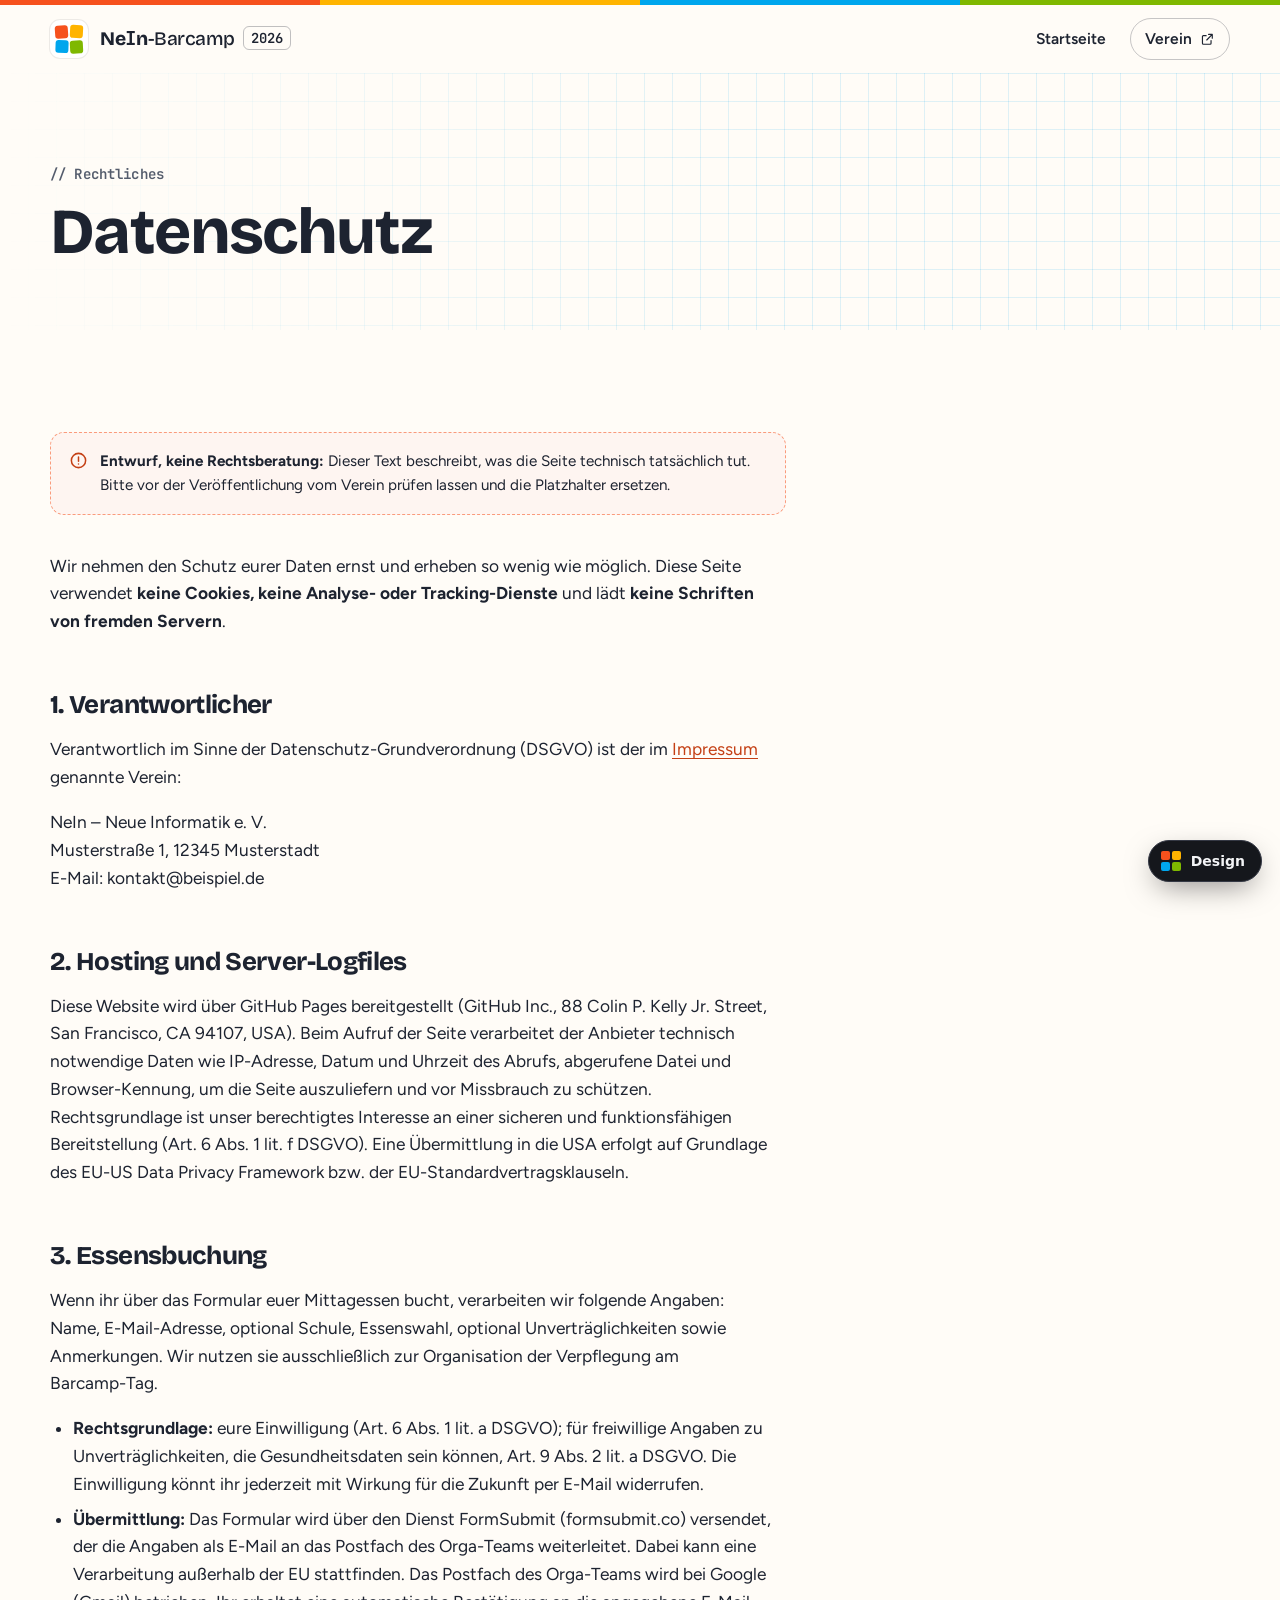
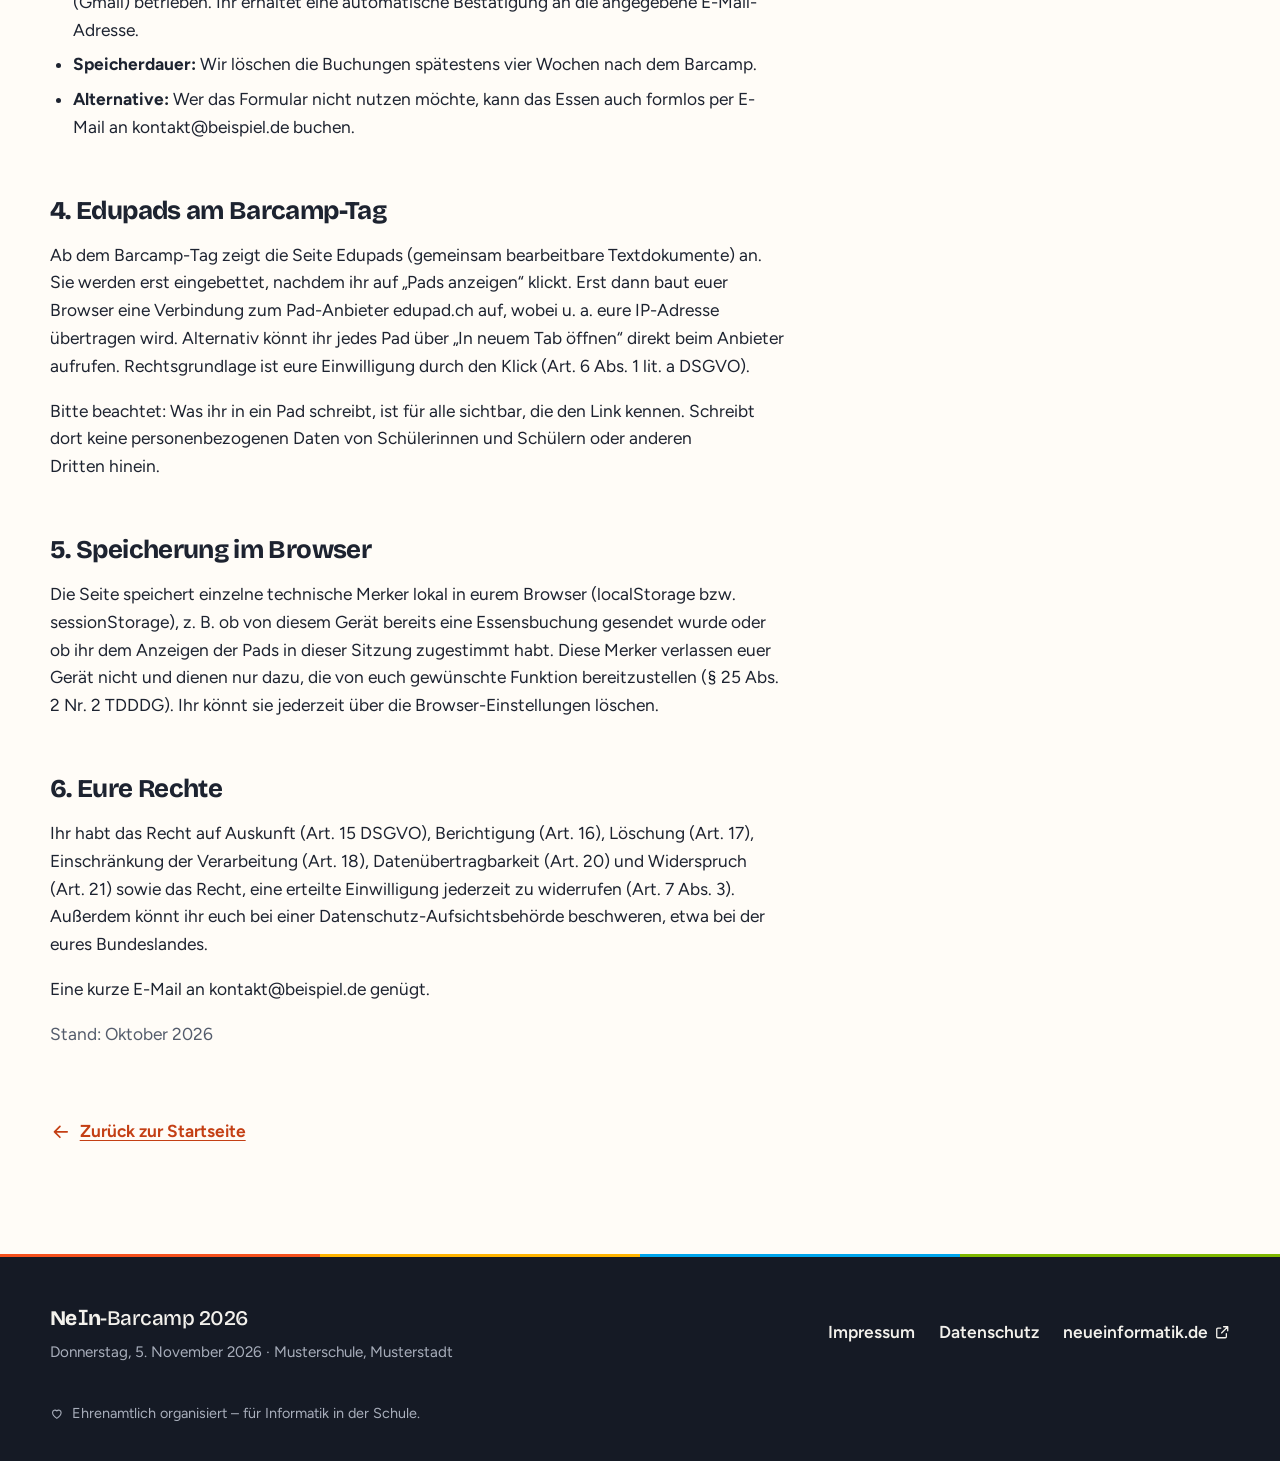
==== datenschutz.html @ 08e5d915 "Barcamp-Website mit Design-Werkstatt, Essensbuchung, Sessionplan und Edupads - Startseite mit Rahmen" ====
<!doctype html>
<html lang="de" data-palette="1" data-font="werkstatt">
<head>
  <meta charset="utf-8">
  <meta name="viewport" content="width=device-width, initial-scale=1">
  <title>Datenschutz · NeIn-Barcamp 2026</title>
  <meta name="robots" content="noindex">
  <link rel="icon" href="assets/img/favicon.svg" type="image/svg+xml">
  <link rel="stylesheet" href="assets/css/fonts.css">
  <link rel="stylesheet" href="assets/css/themes.css">
  <link rel="stylesheet" href="assets/css/style.css">
  <script src="assets/js/config.js"></script>
  <script src="assets/js/theme-init.js"></script>
  <script src="assets/js/main.js" defer></script>
  <script src="assets/js/design-panel.js" defer></script>
</head>
<body>
  <a class="skip-link" href="#main">Zum Inhalt springen</a>

  <svg class="sprite" aria-hidden="true" focusable="false">
    <symbol id="i-arrow" viewBox="0 0 24 24"><path d="M5 12h14M13 6l6 6-6 6"/></symbol>
    <symbol id="i-external" viewBox="0 0 24 24"><path d="M14 4h6v6M20 4l-9 9"/><path d="M18 14v4.5a1.5 1.5 0 0 1-1.5 1.5h-11A1.5 1.5 0 0 1 4 18.5v-11A1.5 1.5 0 0 1 5.5 6H10"/></symbol>
    <symbol id="i-alert" viewBox="0 0 24 24"><circle cx="12" cy="12" r="9"/><path d="M12 7.5v5.5M12 16.5v.01"/></symbol>
    <symbol id="i-heart" viewBox="0 0 24 24"><path d="M12 20s-7.5-4.6-7.5-10.2A4.3 4.3 0 0 1 12 7a4.3 4.3 0 0 1 7.5 2.8C19.5 15.4 12 20 12 20z"/></symbol>
  </svg>

  <div class="stripe" aria-hidden="true"><span></span><span></span><span></span><span></span></div>

  <header class="site-header" id="header">
    <div class="container site-header__inner">
      <a class="brand" href="index.html" aria-label="NeIn-Barcamp 2026 – zur Startseite">
        <svg class="brand__mark" viewBox="0 0 32 32" aria-hidden="true">
          <rect class="m1" x="2" y="2.5" width="13" height="13" rx="3" transform="rotate(-4 8.5 9)"/>
          <rect class="m2" x="17" y="2" width="13" height="13" rx="3" transform="rotate(3 23.5 8.5)"/>
          <rect class="m3" x="2.5" y="17" width="13" height="13" rx="3" transform="rotate(2 9 23.5)"/>
          <rect class="m4" x="17" y="17.5" width="13" height="13" rx="3" transform="rotate(-3 23.5 24)"/>
        </svg>
        <span class="brand__text"><strong>Ne<span class="ibeam">I</span>n</strong>-Barcamp <span class="brand__year">2026</span></span>
      </a>
      <nav class="site-nav site-nav--simple" aria-label="Hauptnavigation">
        <ul>
          <li><a href="index.html">Startseite</a></li>
          <li><a class="nav-ext" href="https://neueinformatik.de/" rel="noopener">Verein <svg class="icon icon--sm" aria-hidden="true"><use href="#i-external"/></svg></a></li>
        </ul>
      </nav>
    </div>
  </header>

  <main id="main">
    <section class="page-hero" aria-labelledby="page-title">
      <div class="container">
        <p class="eyebrow">// Rechtliches</p>
        <h1 id="page-title">Datenschutz</h1>
      </div>
    </section>

    <section class="section">
      <div class="container">
        <div class="prose">
          <div class="notice design-only">
            <svg class="icon" aria-hidden="true"><use href="#i-alert"/></svg>
            <p><strong>Entwurf, keine Rechtsberatung:</strong> Dieser Text beschreibt, was die Seite technisch tatsächlich tut. Bitte vor der Veröffentlichung vom Verein prüfen lassen und die Platzhalter ersetzen.</p>
          </div>

          <p>Wir nehmen den Schutz eurer Daten ernst und erheben so wenig wie möglich. Diese Seite verwendet <strong>keine Cookies, keine Analyse- oder Tracking-Dienste</strong> und lädt <strong>keine Schriften von fremden Servern</strong>.</p>

          <h2>1. Verantwortlicher</h2>
          <p>Verantwortlich im Sinne der Datenschutz-Grundverordnung (DSGVO) ist der im <a href="impressum.html">Impressum</a> genannte Verein:</p>
          <address>
            <span class="ph">NeIn – Neue Informatik e.&nbsp;V.</span><br>
            <span class="ph">Musterstraße 1, 12345 Musterstadt</span><br>
            E-Mail: <span class="ph">kontakt@beispiel.de</span>
          </address>

          <h2>2. Hosting und Server-Logfiles</h2>
          <p>Diese Website wird über <span class="ph">GitHub Pages</span> bereitgestellt (GitHub Inc., 88 Colin P. Kelly Jr. Street, San Francisco, CA 94107, USA). Beim Aufruf der Seite verarbeitet der Anbieter technisch notwendige Daten wie IP-Adresse, Datum und Uhrzeit des Abrufs, abgerufene Datei und Browser-Kennung, um die Seite auszuliefern und vor Missbrauch zu schützen. Rechtsgrundlage ist unser berechtigtes Interesse an einer sicheren und funktionsfähigen Bereitstellung (Art. 6 Abs. 1 lit. f DSGVO). Eine Übermittlung in die USA erfolgt auf Grundlage des EU-US Data Privacy Framework bzw. der EU-Standardvertragsklauseln.</p>

          <h2>3. Essensbuchung</h2>
          <p>Wenn ihr über das Formular euer Mittagessen bucht, verarbeiten wir folgende Angaben: Name, E-Mail-Adresse, optional Schule, Essenswahl, optional Unverträglichkeiten sowie Anmerkungen. Wir nutzen sie ausschließlich zur Organisation der Verpflegung am Barcamp-Tag.</p>
          <ul>
            <li><strong>Rechtsgrundlage:</strong> eure Einwilligung (Art. 6 Abs. 1 lit. a DSGVO); für freiwillige Angaben zu Unverträglichkeiten, die Gesundheitsdaten sein können, Art. 9 Abs. 2 lit. a DSGVO. Die Einwilligung könnt ihr jederzeit mit Wirkung für die Zukunft per E-Mail widerrufen.</li>
            <li><strong>Übermittlung:</strong> Das Formular wird über den Dienst <span class="ph">FormSubmit (formsubmit.co)</span> versendet, der die Angaben als E-Mail an das Postfach des Orga-Teams weiterleitet. Dabei kann eine Verarbeitung außerhalb der EU stattfinden. Das Postfach des Orga-Teams wird bei <span class="ph">Google (Gmail)</span> betrieben. Ihr erhaltet eine automatische Bestätigung an die angegebene E-Mail-Adresse.</li>
            <li><strong>Speicherdauer:</strong> Wir löschen die Buchungen spätestens <span class="ph">vier Wochen</span> nach dem Barcamp.</li>
            <li><strong>Alternative:</strong> Wer das Formular nicht nutzen möchte, kann das Essen auch formlos per E-Mail an <span class="ph">kontakt@beispiel.de</span> buchen.</li>
          </ul>

          <h2>4. Edupads am Barcamp-Tag</h2>
          <p>Ab dem Barcamp-Tag zeigt die Seite Edupads (gemeinsam bearbeitbare Textdokumente) an. Sie werden erst eingebettet, nachdem ihr auf „Pads anzeigen“ klickt. Erst dann baut euer Browser eine Verbindung zum Pad-Anbieter <span class="ph">edupad.ch</span> auf, wobei u. a. eure IP-Adresse übertragen wird. Alternativ könnt ihr jedes Pad über „In neuem Tab öffnen“ direkt beim Anbieter aufrufen. Rechtsgrundlage ist eure Einwilligung durch den Klick (Art. 6 Abs. 1 lit. a DSGVO).</p>
          <p>Bitte beachtet: Was ihr in ein Pad schreibt, ist für alle sichtbar, die den Link kennen. Schreibt dort keine personenbezogenen Daten von Schülerinnen und Schülern oder anderen Dritten hinein.</p>

          <h2>5. Speicherung im Browser</h2>
          <p>Die Seite speichert einzelne technische Merker lokal in eurem Browser (localStorage bzw. sessionStorage), z. B. ob von diesem Gerät bereits eine Essensbuchung gesendet wurde oder ob ihr dem Anzeigen der Pads in dieser Sitzung zugestimmt habt. Diese Merker verlassen euer Gerät nicht und dienen nur dazu, die von euch gewünschte Funktion bereitzustellen (§ 25 Abs. 2 Nr. 2 TDDDG). Ihr könnt sie jederzeit über die Browser-Einstellungen löschen.</p>

          <h2>6. Eure Rechte</h2>
          <p>Ihr habt das Recht auf Auskunft (Art. 15 DSGVO), Berichtigung (Art. 16), Löschung (Art. 17), Einschränkung der Verarbeitung (Art. 18), Datenübertragbarkeit (Art. 20) und Widerspruch (Art. 21) sowie das Recht, eine erteilte Einwilligung jederzeit zu widerrufen (Art. 7 Abs. 3). Außerdem könnt ihr euch bei einer Datenschutz-Aufsichtsbehörde beschweren, etwa bei der eures Bundeslandes.</p>
          <p>Eine kurze E-Mail an <span class="ph">kontakt@beispiel.de</span> genügt.</p>

          <p class="muted">Stand: Oktober 2026</p>

          <a class="back-link" href="index.html"><svg class="icon" aria-hidden="true"><use href="#i-arrow"/></svg>Zurück zur Startseite</a>
        </div>
      </div>
    </section>
  </main>

  <footer class="site-footer">
    <div class="stripe stripe--thin" aria-hidden="true"><span></span><span></span><span></span><span></span></div>
    <div class="container site-footer__inner">
      <div>
        <p class="brand__text brand__text--footer"><strong>Ne<span class="ibeam">I</span>n</strong>-Barcamp 2026</p>
        <p class="site-footer__meta">Donnerstag, 5. November 2026 · <span class="ph">Musterschule, Musterstadt</span></p>
      </div>
      <nav class="site-footer__nav" aria-label="Rechtliches und Verein">
        <a href="impressum.html">Impressum</a>
        <a href="datenschutz.html" aria-current="page">Datenschutz</a>
        <a href="https://neueinformatik.de/" rel="noopener">neueinformatik.de <svg class="icon icon--sm" aria-hidden="true"><use href="#i-external"/></svg></a>
      </nav>
    </div>
    <div class="container site-footer__love">
      <svg class="icon icon--sm" aria-hidden="true"><use href="#i-heart"/></svg> Ehrenamtlich organisiert – für Informatik in der Schule.
    </div>
  </footer>
</body>
</html>
---- assets/css/fonts.css ----
/* ==========================================================================
   Schriften – lokal eingebunden (keine Verbindung zu Google Fonts o. Ä.)
   Der Browser lädt nur die Dateien, die von der aktiven Kombination
   tatsächlich benutzt werden. Lizenzen: assets/fonts/LICENSES.txt
   ========================================================================== */

@font-face {
  font-family: "Bricolage Grotesque";
  src: url("../fonts/bricolage-grotesque-latin-wght-normal.woff2") format("woff2");
  font-weight: 200 800;
  font-style: normal;
  font-display: swap;
}
@font-face {
  font-family: "Figtree";
  src: url("../fonts/figtree-latin-wght-normal.woff2") format("woff2");
  font-weight: 300 900;
  font-style: normal;
  font-display: swap;
}
@font-face {
  font-family: "Figtree";
  src: url("../fonts/figtree-latin-wght-italic.woff2") format("woff2");
  font-weight: 300 900;
  font-style: italic;
  font-display: swap;
}
@font-face {
  font-family: "JetBrains Mono";
  src: url("../fonts/jetbrains-mono-latin-wght-normal.woff2") format("woff2");
  font-weight: 100 800;
  font-style: normal;
  font-display: swap;
}
@font-face {
  font-family: "Space Grotesk";
  src: url("../fonts/space-grotesk-latin-wght-normal.woff2") format("woff2");
  font-weight: 300 700;
  font-style: normal;
  font-display: swap;
}
@font-face {
  font-family: "Inter";
  src: url("../fonts/inter-latin-wght-normal.woff2") format("woff2");
  font-weight: 100 900;
  font-style: normal;
  font-display: swap;
}
@font-face {
  font-family: "Inter";
  src: url("../fonts/inter-latin-wght-italic.woff2") format("woff2");
  font-weight: 100 900;
  font-style: italic;
  font-display: swap;
}
@font-face {
  font-family: "Space Mono";
  src: url("../fonts/space-mono-latin-400-normal.woff2") format("woff2");
  font-weight: 400;
  font-style: normal;
  font-display: swap;
}
@font-face {
  font-family: "Space Mono";
  src: url("../fonts/space-mono-latin-700-normal.woff2") format("woff2");
  font-weight: 700;
  font-style: normal;
  font-display: swap;
}
@font-face {
  font-family: "Lexend";
  src: url("../fonts/lexend-latin-wght-normal.woff2") format("woff2");
  font-weight: 100 900;
  font-style: normal;
  font-display: swap;
}
@font-face {
  font-family: "Red Hat Mono";
  src: url("../fonts/red-hat-mono-latin-wght-normal.woff2") format("woff2");
  font-weight: 300 700;
  font-style: normal;
  font-display: swap;
}
@font-face {
  font-family: "Atkinson Hyperlegible Next";
  src: url("../fonts/atkinson-hyperlegible-next-latin-wght-normal.woff2") format("woff2");
  font-weight: 200 800;
  font-style: normal;
  font-display: swap;
}
@font-face {
  font-family: "Atkinson Hyperlegible Next";
  src: url("../fonts/atkinson-hyperlegible-next-latin-wght-italic.woff2") format("woff2");
  font-weight: 200 800;
  font-style: italic;
  font-display: swap;
}
@font-face {
  font-family: "Atkinson Hyperlegible Mono";
  src: url("../fonts/atkinson-hyperlegible-mono-latin-wght-normal.woff2") format("woff2");
  font-weight: 200 800;
  font-style: normal;
  font-display: swap;
}
@font-face {
  font-family: "Fraunces";
  src: url("../fonts/fraunces-latin-full-normal.woff2") format("woff2");
  font-weight: 100 900;
  font-style: normal;
  font-display: swap;
}
@font-face {
  font-family: "Source Sans 3";
  src: url("../fonts/source-sans-3-latin-wght-normal.woff2") format("woff2");
  font-weight: 200 900;
  font-style: normal;
  font-display: swap;
}
@font-face {
  font-family: "Source Sans 3";
  src: url("../fonts/source-sans-3-latin-wght-italic.woff2") format("woff2");
  font-weight: 200 900;
  font-style: italic;
  font-display: swap;
}
@font-face {
  font-family: "IBM Plex Sans";
  src: url("../fonts/ibm-plex-sans-latin-wght-normal.woff2") format("woff2");
  font-weight: 100 700;
  font-style: normal;
  font-display: swap;
}
@font-face {
  font-family: "IBM Plex Sans";
  src: url("../fonts/ibm-plex-sans-latin-wght-italic.woff2") format("woff2");
  font-weight: 100 700;
  font-style: italic;
  font-display: swap;
}
@font-face {
  font-family: "IBM Plex Mono";
  src: url("../fonts/ibm-plex-mono-latin-400-normal.woff2") format("woff2");
  font-weight: 400;
  font-style: normal;
  font-display: swap;
}
@font-face {
  font-family: "IBM Plex Mono";
  src: url("../fonts/ibm-plex-mono-latin-600-normal.woff2") format("woff2");
  font-weight: 600;
  font-style: normal;
  font-display: swap;
}
@font-face {
  font-family: "Recursive";
  src: url("../fonts/recursive-latin-full-normal.woff2") format("woff2");
  font-weight: 300 1000;
  font-style: oblique 0deg 15deg;
  font-display: swap;
}

/* ==========================================================================
   Schriftkombinationen
   --font-head / --font-body / --font-mono   Überschrift, Fließtext, Akzente
   --head-weight, --head-tracking, --head-lh  Feinschliff je Überschriftenschrift
   --*-fvs                                    font-variation-settings (Achsen)
   --body-scale                               optischer Größenausgleich
   ========================================================================== */

:root {
  --fallback-sans: system-ui, -apple-system, "Segoe UI", Roboto, "Helvetica Neue", Arial, sans-serif;
  --fallback-serif: Georgia, "Times New Roman", serif;
  --fallback-mono: ui-monospace, "SFMono-Regular", Menlo, Consolas, monospace;
}

/* 1 · Werkstatt – lebendig, modern, freundlich */
:root,
[data-font="werkstatt"] {
  --font-head: "Bricolage Grotesque", var(--fallback-sans);
  --font-body: "Figtree", var(--fallback-sans);
  --font-mono: "JetBrains Mono", var(--fallback-mono);
  --head-weight: 750;
  --head-tracking: -0.025em;
  --head-lh: 1.04;
  --head-fvs: normal;
  --body-fvs: normal;
  --mono-fvs: normal;
  --body-scale: 1.02;
}

/* 2 · Informatik – technisch, klar, mit Retro-Mono */
[data-font="informatik"] {
  --font-head: "Space Grotesk", var(--fallback-sans);
  --font-body: "Inter", var(--fallback-sans);
  --font-mono: "Space Mono", var(--fallback-mono);
  --head-weight: 700;
  --head-tracking: -0.035em;
  --head-lh: 1.02;
  --head-fvs: normal;
  --body-fvs: normal;
  --mono-fvs: normal;
  --body-scale: 0.98;
}

/* 3 · Lesefreundlich – Lexend wurde für flüssiges Lesen entwickelt */
[data-font="lesefreundlich"] {
  --font-head: "Lexend", var(--fallback-sans);
  --font-body: "Lexend", var(--fallback-sans);
  --font-mono: "Red Hat Mono", var(--fallback-mono);
  --head-weight: 650;
  --head-tracking: -0.03em;
  --head-lh: 1.08;
  --head-fvs: normal;
  --body-fvs: normal;
  --mono-fvs: normal;
  --body-scale: 0.95;
}

/* 4 · Barrierearm – Atkinson Hyperlegible (Braille Institute) */
[data-font="barrierearm"] {
  --font-head: "Atkinson Hyperlegible Next", var(--fallback-sans);
  --font-body: "Atkinson Hyperlegible Next", var(--fallback-sans);
  --font-mono: "Atkinson Hyperlegible Mono", var(--fallback-mono);
  --head-weight: 760;
  --head-tracking: -0.02em;
  --head-lh: 1.06;
  --head-fvs: normal;
  --body-fvs: normal;
  --mono-fvs: normal;
  --body-scale: 1.03;
}

/* 5 · Editorial – warme Serif-Überschriften, ruhiger Fließtext */
[data-font="editorial"] {
  --font-head: "Fraunces", var(--fallback-serif);
  --font-body: "Source Sans 3", var(--fallback-sans);
  --font-mono: "IBM Plex Mono", var(--fallback-mono);
  --head-weight: 620;
  --head-tracking: -0.02em;
  --head-lh: 1.05;
  --head-fvs: "SOFT" 60, "WONK" 0;
  --body-fvs: normal;
  --mono-fvs: normal;
  --body-scale: 1.06;
}

/* 6 · Sachlich – IBM Plex, nüchtern und institutionell */
[data-font="sachlich"] {
  --font-head: "IBM Plex Sans", var(--fallback-sans);
  --font-body: "IBM Plex Sans", var(--fallback-sans);
  --font-mono: "IBM Plex Mono", var(--fallback-mono);
  --head-weight: 650;
  --head-tracking: -0.025em;
  --head-lh: 1.06;
  --head-fvs: normal;
  --body-fvs: normal;
  --mono-fvs: normal;
  --body-scale: 1;
}

/* 7 · Code-Charme – Recursive: verspielt in Überschriften, ruhig im Text, Mono für Akzente */
[data-font="code"] {
  --font-head: "Recursive", var(--fallback-sans);
  --font-body: "Recursive", var(--fallback-sans);
  --font-mono: "Recursive", var(--fallback-mono);
  --head-weight: 800;
  --head-tracking: -0.025em;
  --head-lh: 1.05;
  --head-fvs: "CASL" 1, "MONO" 0, "CRSV" 0.5;
  --body-fvs: "CASL" 0, "MONO" 0;
  --mono-fvs: "CASL" 0, "MONO" 1;
  --body-scale: 0.98;
}
---- assets/css/themes.css ----
/* ==========================================================================
   Farbpaletten
   --------------------------------------------------------------------------
   Jede Palette übersetzt die vier Rohfarben (--p1 … --p4) in feste Rollen.
   Die Seite benutzt ausschließlich die Rollen, nie die Rohfarben direkt
   (Ausnahme: Deko wie der Farbstreifen oder die Haftnotizen im Titelbild).

   Rollen
     --bg / --bg-alt / --surface   Seitenhintergrund, Wechselhintergrund, Karten
     --ink / --ink-muted / --line  Text, Nebentext, Linien
     --brand / --on-brand          Hauptfarbe (Buttons, Tabellenkopf) + Text darauf
     --brand-ink                   Hauptfarbe als Textfarbe (Links, Labels)
     --accent / --on-accent        Zweitfarbe (Markierungen, Haftnotiz) + Text darauf
     --hero-*                      Kopfbereich
     --band-*                      Vereins-Band (--band-cta-ink: Text auf --band-accent)
     --footer-*                    Fußzeile
     --on-p1 … --on-p4             Kontrastfarbe auf der jeweiligen Rohfarbe
     --focus / --live              Fokusrahmen, „Live“-Punkt

   Alle Text/Hintergrund-Paare sind auf WCAG AA (≥ 4,5 : 1) geprüft –
   siehe tools/check-contrast.mjs.
   ========================================================================== */

/* 1 · Buntstift ------------------------------------------------------------ */
:root,
[data-palette="1"] {
  --p1: #f6511d; --p2: #ffb400; --p3: #00a6ed; --p4: #7fb800;
  --on-p1: #1d2330; --on-p2: #1d2330; --on-p3: #1d2330; --on-p4: #1d2330;

  --bg: #fffcf7;
  --bg-alt: #fff4e6;
  --surface: #ffffff;
  --ink: #1d2330;
  --ink-muted: #545c6c;
  --line: #ecdfcc;

  --brand: #f6511d;
  --on-brand: #1d2330;
  --brand-ink: #c43f14;
  --accent: #ffb400;
  --on-accent: #1d2330;

  --hero-bg: #fffcf7;
  --hero-ink: #1d2330;
  --hero-muted: #545c6c;
  --hero-accent: #ffb400;
  --hero-grid: rgba(0, 166, 237, 0.13);
  --hero-cta-bg: #f6511d;
  --hero-cta-ink: #1d2330;
  --hero-focus: #0076ad;

  --art-bg: #ffffff;

  --band-bg: #1d2330;
  --band-ink: #fffcf7;
  --band-muted: #c8ccd6;
  --band-accent: #ffb400;
  --band-cta-ink: #1d2330;

  --footer-bg: #151a25;
  --footer-ink: #f3f1ec;
  --footer-muted: #a8aebb;

  --focus: #0076ad;
  --live: #f6511d;
}

/* 2 · Pflaume & Senf ------------------------------------------------------- */
[data-palette="2"] {
  --p1: #5c415d; --p2: #694966; --p3: #74526c; --p4: #dbd053;
  --on-p1: #ffffff; --on-p2: #ffffff; --on-p3: #ffffff; --on-p4: #2a1d2b;

  --bg: #fcfafb;
  --bg-alt: #f4eef3;
  --surface: #ffffff;
  --ink: #2a1d2b;
  --ink-muted: #615263;
  --line: #e6dbe4;

  --brand: #5c415d;
  --on-brand: #ffffff;
  --brand-ink: #5c415d;
  --accent: #dbd053;
  --on-accent: #2a1d2b;

  --hero-bg: #5c415d;
  --hero-ink: #ffffff;
  --hero-muted: #eadfe8;
  --hero-accent: #dbd053;
  --hero-grid: rgba(255, 255, 255, 0.07);
  --hero-cta-bg: #dbd053;
  --hero-cta-ink: #2a1d2b;
  --hero-focus: #dbd053;

  --art-bg: #fcfafb;

  --band-bg: #694966;
  --band-ink: #ffffff;
  --band-muted: #eee4ec;
  --band-accent: #dbd053;
  --band-cta-ink: #2a1d2b;

  --footer-bg: #2a1d2b;
  --footer-ink: #f4eef3;
  --footer-muted: #bfaebc;

  --focus: #5c415d;
  --live: #dbd053;
}

/* 3 · Pop ------------------------------------------------------------------ */
[data-palette="3"] {
  --p1: #ff6666; --p2: #ccff66; --p3: #5d2e8c; --p4: #2ec4b6;
  --on-p1: #1f1430; --on-p2: #1f1430; --on-p3: #ffffff; --on-p4: #1f1430;

  --bg: #fcfbff;
  --bg-alt: #f3effa;
  --surface: #ffffff;
  --ink: #1f1430;
  --ink-muted: #594d6a;
  --line: #e4dcef;

  --brand: #5d2e8c;
  --on-brand: #ffffff;
  --brand-ink: #5d2e8c;
  --accent: #2ec4b6;
  --on-accent: #1f1430;

  --hero-bg: #5d2e8c;
  --hero-ink: #ffffff;
  --hero-muted: #e9defa;
  --hero-accent: #ccff66;
  --hero-grid: rgba(255, 255, 255, 0.08);
  --hero-cta-bg: #ccff66;
  --hero-cta-ink: #1f1430;
  --hero-focus: #ccff66;

  --art-bg: #fcfbff;

  --band-bg: #2ec4b6;
  --band-ink: #1f1430;
  --band-muted: #2a1f3d;
  --band-accent: #5d2e8c;
  --band-cta-ink: #ffffff;

  --footer-bg: #1f1430;
  --footer-ink: #f3effa;
  --footer-muted: #b6a9c8;

  --focus: #5d2e8c;
  --live: #ff6666;
}

/* 4 · Schulgarten ---------------------------------------------------------- */
[data-palette="4"] {
  --p1: #51cb20; --p2: #76b041; --p3: #639a88; --p4: #3a5683;
  --on-p1: #17233a; --on-p2: #17233a; --on-p3: #17233a; --on-p4: #ffffff;

  --bg: #f9fbf7;
  --bg-alt: #eef5ea;
  --surface: #ffffff;
  --ink: #17233a;
  --ink-muted: #4c5866;
  --line: #d9e5d3;

  --brand: #3a5683;
  --on-brand: #ffffff;
  --brand-ink: #3a5683;
  --accent: #51cb20;
  --on-accent: #17233a;

  --hero-bg: #eef5ea;
  --hero-ink: #17233a;
  --hero-muted: #4a5664;
  --hero-accent: #51cb20;
  --hero-grid: rgba(58, 86, 131, 0.10);
  --hero-cta-bg: #3a5683;
  --hero-cta-ink: #ffffff;
  --hero-focus: #3a5683;

  --art-bg: #ffffff;

  --band-bg: #3a5683;
  --band-ink: #ffffff;
  --band-muted: #dbe4f1;
  --band-accent: #51cb20;
  --band-cta-ink: #17233a;

  --footer-bg: #17233a;
  --footer-ink: #eef5ea;
  --footer-muted: #a9b6c4;

  --focus: #3a5683;
  --live: #51cb20;
}

/* 5 · Abendrot ------------------------------------------------------------- */
[data-palette="5"] {
  --p1: #e09f7d; --p2: #ef5d60; --p3: #ec4067; --p4: #a01a7d;
  --on-p1: #2b1426; --on-p2: #2b1426; --on-p3: #2b1426; --on-p4: #ffffff;

  --bg: #fffaf7;
  --bg-alt: #fcefe7;
  --surface: #ffffff;
  --ink: #2b1426;
  --ink-muted: #69515f;
  --line: #f1dccf;

  --brand: #a01a7d;
  --on-brand: #ffffff;
  --brand-ink: #a01a7d;
  --accent: #e09f7d;
  --on-accent: #2b1426;

  --hero-bg: #fcefe7;
  --hero-ink: #2b1426;
  --hero-muted: #634b59;
  --hero-accent: #e09f7d;
  --hero-grid: rgba(160, 26, 125, 0.08);
  --hero-cta-bg: #a01a7d;
  --hero-cta-ink: #ffffff;
  --hero-focus: #a01a7d;

  --art-bg: #fffaf7;

  --band-bg: #a01a7d;
  --band-ink: #ffffff;
  --band-muted: #f7deef;
  --band-accent: #e09f7d;
  --band-cta-ink: #2b1426;

  --footer-bg: #2b1426;
  --footer-ink: #fcefe7;
  --footer-muted: #c8b0be;

  --focus: #a01a7d;
  --live: #ec4067;
}

/* 6 · Anthrazit & Gold ----------------------------------------------------- */
[data-palette="6"] {
  --p1: #363636; --p2: #242f40; --p3: #cca43b; --p4: #e5e5e5;
  --on-p1: #ffffff; --on-p2: #ffffff; --on-p3: #242f40; --on-p4: #242f40;

  --bg: #f6f6f4;
  --bg-alt: #ebebe8;
  --surface: #ffffff;
  --ink: #242f40;
  --ink-muted: #525a66;
  --line: #dadad5;

  --brand: #242f40;
  --on-brand: #ffffff;
  --brand-ink: #7f6214;
  --accent: #cca43b;
  --on-accent: #242f40;

  --hero-bg: #242f40;
  --hero-ink: #f6f6f4;
  --hero-muted: #c9ced6;
  --hero-accent: #cca43b;
  --hero-grid: rgba(229, 229, 229, 0.06);
  --hero-cta-bg: #cca43b;
  --hero-cta-ink: #242f40;
  --hero-focus: #cca43b;

  --art-bg: #f6f6f4;

  --band-bg: #363636;
  --band-ink: #f6f6f4;
  --band-muted: #d0d0d0;
  --band-accent: #cca43b;
  --band-cta-ink: #242f40;

  --footer-bg: #1b2331;
  --footer-ink: #e5e5e5;
  --footer-muted: #a6adb8;

  --focus: #242f40;
  --live: #cca43b;
}

/* 7 · Bordeaux & Kupfer ---------------------------------------------------- */
[data-palette="7"] {
  --p1: #321325; --p2: #5f0f40; --p3: #9a031e; --p4: #cb793a;
  --on-p1: #ffffff; --on-p2: #ffffff; --on-p3: #ffffff; --on-p4: #321325;

  --bg: #fcf8f4;
  --bg-alt: #f5ece4;
  --surface: #ffffff;
  --ink: #321325;
  --ink-muted: #65515b;
  --line: #ebdcd0;

  --brand: #9a031e;
  --on-brand: #ffffff;
  --brand-ink: #9a031e;
  --accent: #cb793a;
  --on-accent: #321325;

  --hero-bg: #321325;
  --hero-ink: #fcf4ec;
  --hero-muted: #ddc9d0;
  --hero-accent: #cb793a;
  --hero-grid: rgba(252, 244, 236, 0.06);
  --hero-cta-bg: #cb793a;
  --hero-cta-ink: #321325;
  --hero-focus: #cb793a;

  --art-bg: #fcf8f4;

  --band-bg: #5f0f40;
  --band-ink: #ffffff;
  --band-muted: #efd6e3;
  --band-accent: #cb793a;
  --band-cta-ink: #321325;

  --footer-bg: #26101c;
  --footer-ink: #f5ece4;
  --footer-muted: #bea7b2;

  --focus: #9a031e;
  --live: #cb793a;
}
---- assets/css/style.css ----
/* ==========================================================================
   NeIn-Barcamp – Layout & Komponenten
   Farben: themes.css · Schriften: fonts.css
   ========================================================================== */

:root {
  --container: 1180px;
  --gutter: clamp(16px, 4vw, 32px);
  --radius: 14px;
  --radius-lg: 22px;
  --header-h: 68px;
  --error: #b42318;
  --error-bg: #fdecea;
  --success: #146c2e;
  --success-bg: #e7f6ea;
  --shadow-sm: 0 1px 2px color-mix(in srgb, var(--ink) 8%, transparent);
  --shadow: 0 1px 2px color-mix(in srgb, var(--ink) 6%, transparent),
            0 12px 32px -12px color-mix(in srgb, var(--ink) 22%, transparent);
  --shadow-lg: 0 2px 4px color-mix(in srgb, var(--ink) 6%, transparent),
               0 28px 60px -24px color-mix(in srgb, var(--ink) 38%, transparent);
  color-scheme: light;
}

/* ---------------------------------------------------------------- Basis */

*,
*::before,
*::after { box-sizing: border-box; }

html {
  scroll-behavior: smooth;
  scroll-padding-top: calc(var(--header-h) + 16px);
  -webkit-text-size-adjust: 100%;
  text-size-adjust: 100%;
}

body {
  margin: 0;
  background: var(--bg);
  color: var(--ink);
  font-family: var(--font-body);
  font-variation-settings: var(--body-fvs);
  font-size: calc(1.0625rem * var(--body-scale));
  line-height: 1.6;
  -webkit-font-smoothing: antialiased;
  -moz-osx-font-smoothing: grayscale;
  text-rendering: optimizeLegibility;
  overflow-x: hidden;
}

h1, h2, h3, h4 {
  font-family: var(--font-head);
  font-variation-settings: var(--head-fvs);
  font-weight: var(--head-weight);
  letter-spacing: var(--head-tracking);
  line-height: var(--head-lh);
  text-wrap: balance;
}

p { text-wrap: pretty; }

img, svg { display: block; max-width: 100%; }

a {
  color: var(--brand-ink);
  text-decoration-thickness: 0.08em;
  text-underline-offset: 0.18em;
}
a:hover { text-decoration-thickness: 0.14em; }

code, kbd, time, .mono {
  font-family: var(--font-mono);
  font-variation-settings: var(--mono-fvs);
}
code {
  font-size: 0.9em;
  padding: 0.1em 0.35em;
  border-radius: 6px;
  background: color-mix(in srgb, var(--ink) 7%, transparent);
}

:focus-visible {
  outline: 3px solid var(--focus);
  outline-offset: 3px;
  border-radius: 6px;
}

[hidden] { display: none !important; }

.container {
  width: 100%;
  max-width: calc(var(--container) + 2 * var(--gutter));
  margin-inline: auto;
  padding-inline: var(--gutter);
}

.visually-hidden {
  position: absolute !important;
  width: 1px; height: 1px;
  margin: -1px; padding: 0;
  overflow: hidden;
  clip: rect(0 0 0 0);
  white-space: nowrap;
  border: 0;
}

.skip-link {
  position: absolute;
  left: 16px; top: -100px;
  z-index: 2000;
  padding: 12px 18px;
  border-radius: 10px;
  background: var(--ink);
  color: var(--bg);
  font-weight: 700;
}
.skip-link:focus { top: 16px; }

.sprite { display: none; }

.icon {
  width: 1.25em;
  height: 1.25em;
  flex: none;
  fill: none;
  stroke: currentColor;
  stroke-width: 1.9;
  stroke-linecap: round;
  stroke-linejoin: round;
}
.icon--sm { width: 0.95em; height: 0.95em; }
.icon--lg { width: 2rem; height: 2rem; }

.muted { color: var(--ink-muted); }

/* Vierfarbiger Streifen – das wiederkehrende Palettenmotiv */
.stripe { display: flex; height: 5px; }
.stripe span { flex: 1; }
.stripe span:nth-child(1) { background: var(--p1); }
.stripe span:nth-child(2) { background: var(--p2); }
.stripe span:nth-child(3) { background: var(--p3); }
.stripe span:nth-child(4) { background: var(--p4); }
.stripe--thin { height: 3px; }

/* ---------------------------------------------------------------- Buttons */

.btn {
  --btn-shadow: color-mix(in srgb, var(--ink) 45%, transparent);
  display: inline-flex;
  align-items: center;
  justify-content: center;
  gap: 0.55em;
  padding: 0.85em 1.45em;
  border: 2px solid transparent;
  border-radius: 999px;
  font: inherit;
  font-size: 1rem;
  font-weight: 700;
  line-height: 1.2;
  text-decoration: none;
  cursor: pointer;
  transition: transform 0.15s ease, box-shadow 0.15s ease, background-color 0.15s ease, border-color 0.15s ease;
}
.btn:hover { transform: translateY(-2px); box-shadow: 0 10px 22px -10px var(--btn-shadow); }
.btn:active { transform: translateY(0); box-shadow: none; }
.btn .icon { width: 1.1em; height: 1.1em; }

.btn--primary { background: var(--brand); color: var(--on-brand); }
.btn--ghost {
  background: transparent;
  color: var(--ink);
  border-color: color-mix(in srgb, var(--ink) 22%, transparent);
}
.btn--ghost:hover { border-color: var(--ink); box-shadow: none; }
.btn--hero { background: var(--hero-cta-bg); color: var(--hero-cta-ink); }
.btn--hero-ghost {
  background: transparent;
  color: var(--hero-ink);
  border-color: color-mix(in srgb, var(--hero-ink) 35%, transparent);
}
.btn--hero-ghost:hover { border-color: var(--hero-ink); box-shadow: none; }
.btn--band { background: var(--band-accent); color: var(--band-cta-ink); }
.btn--sm { padding: 0.55em 1em; font-size: 0.9rem; }
.btn--block { width: 100%; }
.btn[disabled] { cursor: progress; opacity: 0.8; transform: none; box-shadow: none; }

/* ---------------------------------------------------------------- Header */

.site-header {
  position: sticky;
  top: 0;
  z-index: 100;
  background: color-mix(in srgb, var(--hero-bg) 92%, transparent);
  color: var(--hero-ink);
  -webkit-backdrop-filter: saturate(1.4) blur(12px);
  backdrop-filter: saturate(1.4) blur(12px);
  transition: box-shadow 0.2s ease;
}
.site-header.is-scrolled { box-shadow: 0 1px 0 color-mix(in srgb, var(--hero-ink) 12%, transparent); }
.site-header :focus-visible { outline-color: var(--hero-focus); }

.site-header__inner {
  display: flex;
  align-items: center;
  justify-content: space-between;
  gap: 24px;
  min-height: var(--header-h);
}

.brand {
  display: inline-flex;
  align-items: center;
  gap: 12px;
  color: inherit;
  text-decoration: none;
}
.brand__mark {
  width: 38px;
  height: 38px;
  flex: none;
  padding: 3px;
  border-radius: 10px;
  background: var(--art-bg);
  box-shadow: 0 0 0 1px color-mix(in srgb, var(--ink) 8%, transparent);
}
.brand__mark .m1 { fill: var(--p1); }
.brand__mark .m2 { fill: var(--p2); }
.brand__mark .m3 { fill: var(--p3); }
.brand__mark .m4 { fill: var(--p4); }
.brand__text {
  font-family: var(--font-head);
  font-variation-settings: var(--head-fvs);
  font-size: 1.2rem;
  font-weight: 500;
  letter-spacing: var(--head-tracking);
  white-space: nowrap;
}
.brand__text strong { font-weight: var(--head-weight); }
.brand__year {
  font-family: var(--font-mono);
  font-variation-settings: var(--mono-fvs);
  font-size: 0.72em;
  font-weight: 600;
  letter-spacing: 0;
  margin-left: 4px;
  padding: 2px 7px;
  border-radius: 6px;
  border: 1.5px solid color-mix(in srgb, var(--hero-ink) 28%, transparent);
  vertical-align: 0.12em;
}

.site-nav ul {
  display: flex;
  align-items: center;
  gap: 4px;
  margin: 0;
  padding: 0;
  list-style: none;
}
.site-nav a {
  display: inline-flex;
  align-items: center;
  gap: 8px;
  padding: 8px 14px;
  border-radius: 999px;
  color: var(--hero-ink);
  font-weight: 600;
  font-size: 0.97rem;
  text-decoration: none;
  transition: background-color 0.15s ease;
}
.site-nav a:hover,
.site-nav a[aria-current="true"] { background: color-mix(in srgb, var(--hero-ink) 9%, transparent); }
.site-nav .nav-ext { border: 1.5px solid color-mix(in srgb, var(--hero-ink) 25%, transparent); margin-left: 6px; }
.site-nav .nav-live {
  background: color-mix(in srgb, var(--hero-ink) 9%, transparent);
  font-family: var(--font-mono);
  font-variation-settings: var(--mono-fvs);
  font-size: 0.85rem;
  text-transform: uppercase;
  letter-spacing: 0.06em;
}

.nav-toggle {
  display: none;
  align-items: center;
  justify-content: center;
  width: 44px;
  height: 44px;
  padding: 0;
  border: 1.5px solid color-mix(in srgb, var(--hero-ink) 25%, transparent);
  border-radius: 12px;
  background: transparent;
  color: var(--hero-ink);
  cursor: pointer;
}

@media (max-width: 900px) {
  .nav-toggle { display: inline-flex; }
  .site-nav {
    position: absolute;
    top: 100%;
    left: 0;
    right: 0;
    display: none;
    padding: 8px var(--gutter) 20px;
    background: var(--hero-bg);
    box-shadow: 0 18px 30px -18px color-mix(in srgb, var(--ink) 50%, transparent);
  }
  .site-nav.is-open { display: block; }
  .site-nav ul { flex-direction: column; align-items: stretch; gap: 2px; }
  .site-nav a { padding: 12px 14px; border-radius: 12px; }
  .site-nav .nav-ext { margin: 8px 0 0; justify-content: center; }

  /* Unterseiten: nur zwei Links, kein Menü-Knopf nötig */
  .site-nav--simple { position: static; display: block; padding: 0; background: none; box-shadow: none; }
  .site-nav--simple ul { flex-direction: row; gap: 4px; }
  .site-nav--simple a { padding: 8px 12px; }
  .site-nav--simple .nav-ext { margin: 0; }
}

/* ---------------------------------------------------------------- Live-Punkt */

.live-dot {
  position: relative;
  width: 9px;
  height: 9px;
  border-radius: 50%;
  background: var(--live);
  flex: none;
}
.live-dot::after {
  content: "";
  position: absolute;
  inset: -4px;
  border-radius: 50%;
  border: 2px solid var(--live);
  opacity: 0;
  animation: live-ping 1.8s ease-out infinite;
}
@keyframes live-ping {
  0% { transform: scale(0.5); opacity: 0.9; }
  100% { transform: scale(1.6); opacity: 0; }
}

.live-pill {
  display: inline-flex;
  align-items: center;
  gap: 9px;
  padding: 5px 13px 5px 11px;
  border-radius: 999px;
  background: var(--ink);
  color: var(--bg);
  font-size: 0.8rem;
  letter-spacing: 0.1em;
  text-transform: uppercase;
}

/* ---------------------------------------------------------------- Hero */

.hero {
  position: relative;
  isolation: isolate;
  overflow: hidden;
  background: var(--hero-bg);
  color: var(--hero-ink);
  padding-block: clamp(40px, 6vw, 88px) clamp(64px, 8vw, 120px);
}
/* Karopapier */
.hero::before {
  content: "";
  position: absolute;
  inset: 0;
  z-index: -1;
  background-image:
    linear-gradient(var(--hero-grid) 1px, transparent 1px),
    linear-gradient(90deg, var(--hero-grid) 1px, transparent 1px);
  background-size: 28px 28px;
  background-position: -1px -1px;
  -webkit-mask-image: radial-gradient(ellipse 80% 90% at 70% 40%, #000 30%, transparent 85%);
  mask-image: radial-gradient(ellipse 80% 90% at 70% 40%, #000 30%, transparent 85%);
}
.hero :focus-visible { outline-color: var(--hero-focus); }

.hero__grid {
  display: grid;
  grid-template-columns: minmax(0, 1.08fr) minmax(0, 0.92fr);
  align-items: center;
  gap: clamp(40px, 6vw, 88px);
}

.hero__kicker {
  display: flex;
  flex-wrap: wrap;
  align-items: center;
  gap: 10px 14px;
  margin: 0 0 22px;
}
.chip {
  display: inline-flex;
  align-items: center;
  gap: 8px;
  padding: 5px 13px;
  border-radius: 999px;
  font-size: 0.88rem;
  font-weight: 650;
}
.chip--hero { border: 1.5px solid color-mix(in srgb, var(--hero-ink) 28%, transparent); }
.countdown {
  font-family: var(--font-mono);
  font-variation-settings: var(--mono-fvs);
  font-size: 0.88rem;
  font-weight: 600;
  color: var(--hero-muted);
}
.countdown strong { color: var(--hero-ink); }

.hero__text { container-type: inline-size; }
.hero__title {
  margin: 0 0 24px;
  font-size: clamp(2.5rem, 1.2rem + 4.6vw, 5.2rem);
  font-size: min(5.2rem, 13.2cqi);
}
.hero__title-main { display: block; white-space: nowrap; }
.hero__title-year {
  display: block;
  margin-top: 0.3em;
  font-family: var(--font-mono);
  font-variation-settings: var(--mono-fvs);
  font-size: 0.34em;
  font-weight: 500;
  letter-spacing: 0.02em;
  color: var(--hero-muted);
}
.hero__title-year::before { content: "/* "; opacity: 0.6; }
.hero__title-year::after { content: " */"; opacity: 0.6; }

/* Das große I in „NeIn“ – in Groteskschriften sieht es sonst aus wie ein kleines l
   („Neln“). Die Mono-Variante hat Serifen und erinnert an einen Text-Cursor. */
.ibeam {
  font-family: var(--font-mono);
  font-variation-settings: var(--mono-fvs);
  font-weight: 700;
  letter-spacing: -0.04em;
  margin-inline: -0.02em 0.01em;
}

/* Textmarker */
.marker {
  position: relative;
  z-index: 0;
  display: inline-block;
  margin-left: 0.07em;
  padding-inline: 0.06em;
  color: var(--ink);
}
.marker::before {
  content: "";
  position: absolute;
  z-index: -1;
  inset: 0.14em -0.1em 0.02em 0.01em;
  border-radius: 0.1em 0.18em 0.12em 0.2em;
  background: var(--hero-accent);
  transform: rotate(-1.6deg);
}

.hero__lead {
  max-width: 36em;
  margin: 0 0 28px;
  color: var(--hero-muted);
  font-size: clamp(1.08rem, 1rem + 0.35vw, 1.25rem);
  line-height: 1.6;
}

.hero__meta {
  display: flex;
  flex-wrap: wrap;
  gap: 10px 24px;
  margin: 0 0 34px;
  padding: 0;
  list-style: none;
}
.hero__meta li { display: flex; align-items: center; gap: 9px; font-weight: 500; }
.hero__meta .icon { opacity: 0.85; }

.hero__actions { display: flex; flex-wrap: wrap; gap: 12px; }

.hero__media { position: relative; margin: 0; }
.hero__media::before {
  content: "";
  position: absolute;
  inset: 7% -5% -7% 9%;
  border-radius: 28px;
  background: var(--hero-accent);
  transform: rotate(3deg);
}
.hero__media::after {
  content: "";
  position: absolute;
  left: -22px;
  top: -22px;
  width: 92px;
  height: 92px;
  background-image: radial-gradient(color-mix(in srgb, var(--hero-ink) 40%, transparent) 2px, transparent 2.5px);
  background-size: 14px 14px;
  opacity: 0.7;
}
.hero__frame {
  position: relative;
  z-index: 1;
  aspect-ratio: 4 / 3;
  overflow: hidden;
  border-radius: 24px;
  background: var(--art-bg);
  box-shadow: var(--shadow-lg);
  transform: rotate(-1.2deg);
}
.hero__art, .hero__photo {
  position: absolute;
  inset: 0;
  width: 100%;
  height: 100%;
}
.hero__photo { object-fit: cover; }

/* Illustration */
.art-bg { fill: var(--art-bg); }
.art-grid { stroke: color-mix(in srgb, var(--ink) 7%, transparent); stroke-width: 1; }
.art-tags rect { fill: color-mix(in srgb, var(--ink) 8%, var(--art-bg)); }
.art-tag-lines path { fill: none; stroke: color-mix(in srgb, var(--ink) 32%, transparent); stroke-width: 5; stroke-linecap: round; }
.art-empty rect { fill: none; stroke: color-mix(in srgb, var(--ink) 22%, transparent); stroke-width: 2; stroke-dasharray: 7 7; }
.note .sq { fill: none; stroke-width: 6; stroke-linecap: round; }
.note.n1 rect { fill: var(--p1); }
.note.n2 rect { fill: var(--p2); }
.note.n3 rect { fill: var(--p3); }
.note.n4 rect { fill: var(--p4); }
.note.n1 .sq { stroke: color-mix(in srgb, var(--on-p1) 45%, var(--p1)); }
.note.n2 .sq { stroke: color-mix(in srgb, var(--on-p2) 45%, var(--p2)); }
.note.n3 .sq { stroke: color-mix(in srgb, var(--on-p3) 45%, var(--p3)); }
.note.n4 .sq { stroke: color-mix(in srgb, var(--on-p4) 45%, var(--p4)); }
.art-float { animation: float 6s ease-in-out infinite; transform-box: fill-box; transform-origin: center; }
@keyframes float {
  0%, 100% { transform: translate(0, 0); }
  50% { transform: translate(-6px, -8px); }
}

/* Hinweise nur im Design-Modus */
.design-note { display: none; }
.design-mode .design-note {
  display: block;
  background: var(--hero-bg);
  position: relative;
  z-index: 1;
  margin-top: 26px;
  padding: 10px 14px;
  border-radius: 10px;
  border: 1.5px dashed color-mix(in srgb, var(--hero-ink) 35%, transparent);
  color: var(--hero-muted);
  font-size: 0.85rem;
  line-height: 1.45;
}
.design-note code { background: color-mix(in srgb, var(--hero-ink) 12%, transparent); }

.design-only { display: none !important; }
.design-mode .design-only { display: flex !important; }

/* Platzhalter markieren (Schalter im Design-Panel) */
.show-ph .ph {
  outline: 2px dashed #d6247b;
  outline-offset: 2px;
  border-radius: 3px;
  background-color: rgba(214, 36, 123, 0.12);
}

@media (max-width: 900px) {
  .hero__grid { grid-template-columns: 1fr; }
  .hero__media { max-width: 560px; width: 100%; margin-inline: auto; }
}

/* Am Barcamp-Tag: kompakter Kopfbereich, Sessionplan rückt nach oben */
[data-phase="live"] .hero { padding-block: clamp(28px, 4vw, 48px) clamp(32px, 4vw, 56px); }
[data-phase="live"] .hero__grid { grid-template-columns: 1fr; }
[data-phase="live"] .hero__media,
[data-phase="live"] .hero__lead { display: none; }
[data-phase="live"] .hero__title { font-size: min(3.8rem, 11cqi); margin-bottom: 18px; }
[data-phase="live"] .hero__meta { margin-bottom: 24px; }

/* ---------------------------------------------------------------- Abschnitte */

.section { padding-block: clamp(64px, 8vw, 120px); }
.section--alt { background: var(--bg-alt); }

.section-head { max-width: 46rem; margin-bottom: clamp(32px, 4vw, 56px); }

.eyebrow {
  display: flex;
  flex-wrap: wrap;
  align-items: center;
  gap: 10px;
  margin: 0 0 14px;
  font-family: var(--font-mono);
  font-variation-settings: var(--mono-fvs);
  font-size: 0.88rem;
  font-weight: 600;
  letter-spacing: 0.01em;
  color: var(--brand-ink);
}

.section-title {
  margin: 0 0 18px;
  font-size: clamp(2rem, 1.35rem + 2.7vw, 3.3rem);
}
.section-lead {
  max-width: 40em;
  margin: 0 0 18px;
  color: var(--ink-muted);
  font-size: clamp(1.08rem, 1rem + 0.3vw, 1.22rem);
}

.split {
  display: grid;
  grid-template-columns: minmax(0, 1fr) minmax(0, 1fr);
  gap: clamp(40px, 6vw, 88px);
  align-items: start;
}
.split--form { grid-template-columns: minmax(0, 0.9fr) minmax(0, 1.1fr); }
.split__text > p:not(.eyebrow):not(.section-lead) { max-width: 36em; }

@media (max-width: 900px) {
  .split, .split--form { grid-template-columns: 1fr; }
}

/* ---------------------------------------------------------------- Fakten */

.facts {
  display: grid;
  grid-template-columns: repeat(3, minmax(0, 1fr));
  gap: 20px;
}
@media (max-width: 980px) { .facts { grid-template-columns: repeat(2, minmax(0, 1fr)); } }
@media (max-width: 620px) { .facts { grid-template-columns: 1fr; } }

.fact {
  position: relative;
  padding: 28px 28px 30px;
  border: 1px solid var(--line);
  border-radius: var(--radius-lg);
  background: var(--surface);
  box-shadow: var(--shadow-sm);
  transition: transform 0.2s ease, box-shadow 0.2s ease;
}
.fact:hover { transform: translateY(-3px); box-shadow: var(--shadow); }
.fact__icon {
  display: grid;
  place-items: center;
  width: 50px;
  height: 50px;
  margin-bottom: 22px;
  border-radius: 14px;
  transform: rotate(-4deg);
}
.fact:nth-child(4n + 1) .fact__icon { background: var(--p1); color: var(--on-p1); }
.fact:nth-child(4n + 2) .fact__icon { background: var(--p2); color: var(--on-p2); transform: rotate(3deg); }
.fact:nth-child(4n + 3) .fact__icon { background: var(--p3); color: var(--on-p3); }
.fact:nth-child(4n + 4) .fact__icon { background: var(--p4); color: var(--on-p4); transform: rotate(4deg); }
.fact__icon .icon { width: 24px; height: 24px; }

.fact__label {
  margin: 0 0 6px;
  font-family: var(--font-mono);
  font-variation-settings: var(--mono-fvs);
  font-size: 0.8rem;
  font-weight: 600;
  letter-spacing: 0.08em;
  line-height: 1.4;
  text-transform: uppercase;
  color: var(--ink-muted);
}
.fact__value {
  margin: 0 0 8px;
  font-family: var(--font-head);
  font-variation-settings: var(--head-fvs);
  font-weight: var(--head-weight);
  font-size: 1.3rem;
  letter-spacing: var(--head-tracking);
  line-height: 1.25;
}
.fact__text { margin: 0; color: var(--ink-muted); font-size: 0.98rem; }

/* ---------------------------------------------------------------- Barcamp-Prinzipien */

.tags {
  display: flex;
  flex-wrap: wrap;
  gap: 10px;
  margin: 28px 0 0;
  padding: 0;
  list-style: none;
}
.tags li {
  display: inline-flex;
  align-items: center;
  gap: 8px;
  padding: 7px 15px;
  border: 1.5px solid var(--line);
  border-radius: 999px;
  background: var(--surface);
  font-size: 0.93rem;
  font-weight: 600;
}
.tags li::before {
  content: "";
  width: 9px;
  height: 9px;
  border-radius: 3px;
  background: var(--p1);
}
.tags li:nth-child(4n + 2)::before { background: var(--p2); }
.tags li:nth-child(4n + 3)::before { background: var(--p3); }
.tags li:nth-child(4n + 4)::before { background: var(--p4); }

.principles {
  display: grid;
  grid-template-columns: repeat(2, minmax(0, 1fr));
  gap: 18px;
  margin: 0;
  padding: 0;
  list-style: none;
}
@media (max-width: 560px) { .principles { grid-template-columns: 1fr; } }

.principle {
  position: relative;
  padding: 26px 24px 26px;
  border: 1px solid var(--line);
  border-top: 6px solid var(--p1);
  border-radius: var(--radius-lg);
  background: var(--surface);
  box-shadow: var(--shadow-sm);
}
.principle:nth-child(2) { border-top-color: var(--p2); }
.principle:nth-child(3) { border-top-color: var(--p3); }
.principle:nth-child(4) { border-top-color: var(--p4); }
.principle__no {
  position: absolute;
  top: 20px;
  right: 22px;
  font-family: var(--font-mono);
  font-variation-settings: var(--mono-fvs);
  font-size: 0.85rem;
  font-weight: 600;
  color: var(--ink-muted);
}
.principle__icon { width: 30px; height: 30px; margin-bottom: 18px; color: var(--brand-ink); }
.principle h3 { margin: 0 0 8px; font-size: 1.22rem; }
.principle p { margin: 0; color: var(--ink-muted); font-size: 0.98rem; }

/* ---------------------------------------------------------------- Ablauf */

.schedule {
  display: grid;
  grid-template-columns: minmax(0, 1.45fr) minmax(260px, 1fr);
  gap: clamp(40px, 6vw, 80px);
  align-items: start;
}
@media (max-width: 900px) { .schedule { grid-template-columns: 1fr; } }

.timeline {
  --time-w: 4.4rem;
  --gap: 34px;
  --line-x: calc(var(--time-w) + var(--gap) / 2);
  margin: 0;
  padding: 0;
  list-style: none;
}
.timeline__item {
  position: relative;
  display: grid;
  grid-template-columns: var(--time-w) minmax(0, 1fr);
  column-gap: var(--gap);
  padding-bottom: 14px;
}
.timeline__item::before {
  content: "";
  position: absolute;
  left: calc(var(--line-x) - 1px);
  top: 0.9rem;
  bottom: -0.9rem;
  width: 2px;
  background: var(--line);
}
.timeline__item:last-child::before { display: none; }
.timeline__item::after {
  content: "";
  position: absolute;
  left: calc(var(--line-x) - 7px);
  top: 0.5rem;
  width: 14px;
  height: 14px;
  border-radius: 50%;
  background: var(--bg);
  border: 3px solid color-mix(in srgb, var(--ink) 30%, var(--bg));
}
.timeline__item time {
  padding-top: 0.15rem;
  text-align: right;
  font-size: 0.95rem;
  font-weight: 600;
  color: var(--ink-muted);
}
.timeline__item > div { padding: 0 0 10px; }
.timeline__item h3 { margin: 0; font-size: 1.15rem; line-height: 1.35; }
.timeline__item p { margin: 4px 0 0; color: var(--ink-muted); font-size: 0.98rem; }

.timeline__item--key::after { background: var(--brand); border-color: var(--brand); }
.timeline__item--key h3 { font-size: 1.28rem; }
.timeline__item--break::after { background: var(--accent); border-color: var(--accent); }
.timeline__item--session > div {
  margin-bottom: 4px;
  padding: 10px 16px 12px;
  border: 1px solid var(--line);
  border-left: 5px solid var(--p3);
  border-radius: 12px;
  background: var(--surface);
}
.timeline__item--session:nth-of-type(odd) > div { border-left-color: var(--p1); }
.timeline__item--session::after { top: 1.05rem; background: var(--surface); }
.timeline__item--session time { padding-top: 0.7rem; }

/* Haftnotiz */
.sticky-note {
  position: sticky;
  top: calc(var(--header-h) + 32px);
  padding: 34px 30px 30px;
  border-radius: 6px 6px 6px 28px;
  background: var(--accent);
  color: var(--on-accent);
  box-shadow: var(--shadow-lg);
  transform: rotate(1.6deg);
}
.sticky-note::before {
  content: "";
  position: absolute;
  top: -14px;
  left: 50%;
  width: 110px;
  height: 28px;
  margin-left: -55px;
  background: color-mix(in srgb, var(--surface) 60%, transparent);
  box-shadow: 0 1px 2px color-mix(in srgb, var(--ink) 12%, transparent);
  transform: rotate(-3deg);
}
.sticky-note__label {
  margin: 0 0 8px;
  font-family: var(--font-mono);
  font-variation-settings: var(--mono-fvs);
  font-size: 0.82rem;
  font-weight: 700;
  letter-spacing: 0.06em;
  text-transform: uppercase;
}
.sticky-note h3 { margin: 0 0 18px; font-size: 1.45rem; }
.sticky-note ol { margin: 0 0 16px; padding-left: 1.3em; }
.sticky-note li { margin-bottom: 6px; }
.sticky-note p:last-child { margin: 0; font-weight: 600; }
@media (max-width: 900px) { .sticky-note { position: relative; top: 0; max-width: 520px; } }

/* ---------------------------------------------------------------- Essen */

.info-list { margin: 28px 0 22px; }
.info-list > div {
  display: grid;
  grid-template-columns: 9.5rem minmax(0, 1fr);
  gap: 16px;
  padding: 14px 0;
  border-bottom: 1px solid var(--line);
}
.info-list > div:first-child { border-top: 1px solid var(--line); }
.info-list dt {
  padding-top: 0.15em;
  font-family: var(--font-mono);
  font-variation-settings: var(--mono-fvs);
  font-size: 0.8rem;
  font-weight: 600;
  letter-spacing: 0.06em;
  text-transform: uppercase;
  color: var(--ink-muted);
}
.info-list dd { margin: 0; font-weight: 600; }
@media (max-width: 480px) {
  .info-list > div { grid-template-columns: 1fr; gap: 2px; }
}

.form-card {
  position: relative;
  padding: clamp(24px, 4vw, 40px);
  border: 1px solid var(--line);
  border-radius: 24px;
  background: var(--surface);
  box-shadow: var(--shadow);
}

.form { display: grid; gap: 20px; }
.field { display: grid; gap: 7px; margin: 0; padding: 0; border: 0; min-width: 0; }
.field label,
.field legend { font-weight: 650; font-size: 0.98rem; }
.field legend { padding: 0; margin-bottom: 7px; }
.req { color: var(--brand-ink); }
.optional { font-weight: 400; color: var(--ink-muted); }
.field__hint { margin: 0; font-size: 0.88rem; color: var(--ink-muted); }
.field__error { margin: 0; font-size: 0.88rem; font-weight: 600; color: var(--error); }
.field__error:empty { display: none; }

.form input[type="text"],
.form input[type="email"],
.form textarea {
  width: 100%;
  padding: 12px 14px;
  border: 1.5px solid color-mix(in srgb, var(--ink) 38%, var(--surface));
  border-radius: 12px;
  background: var(--surface);
  color: var(--ink);
  font: inherit;
  font-size: 1rem;
  transition: border-color 0.15s ease, box-shadow 0.15s ease;
}
.form textarea { resize: vertical; min-height: 92px; }
.form input::placeholder,
.form textarea::placeholder { color: color-mix(in srgb, var(--ink-muted) 80%, transparent); }
.form input:focus,
.form textarea:focus {
  outline: none;
  border-color: var(--focus);
  box-shadow: 0 0 0 3px color-mix(in srgb, var(--focus) 25%, transparent);
}
.form [aria-invalid="true"] { border-color: var(--error) !important; }

.choice__options { display: grid; grid-template-columns: repeat(3, minmax(0, 1fr)); gap: 10px; }
@media (max-width: 480px) { .choice__options { grid-template-columns: 1fr; } }
.choice__option {
  display: flex;
  align-items: center;
  gap: 10px;
  padding: 12px 14px;
  border: 1.5px solid color-mix(in srgb, var(--ink) 22%, var(--surface));
  border-radius: 12px;
  font-weight: 600;
  cursor: pointer;
  transition: border-color 0.15s ease, background-color 0.15s ease;
}
.choice__option:hover { border-color: color-mix(in srgb, var(--ink) 45%, var(--surface)); }
.choice__option:has(input:checked) {
  border-color: var(--brand);
  background: color-mix(in srgb, var(--brand) 9%, var(--surface));
}
.choice__option:has(input:focus-visible) { outline: 3px solid var(--focus); outline-offset: 2px; }
.choice__option input { width: 18px; height: 18px; margin: 0; accent-color: var(--brand); }
.choice[aria-invalid="true"] .choice__option { border-color: var(--error); }

.field--check { grid-template-columns: 22px minmax(0, 1fr); align-items: start; column-gap: 12px; }
.field--check input { width: 20px; height: 20px; margin: 2px 0 0; accent-color: var(--brand); }
.field--check label { font-weight: 400; font-size: 0.94rem; line-height: 1.5; }
.field--check .field__error { grid-column: 2; }

.form__status:empty { display: none; }
.form__status,
.form__note {
  display: flex;
  gap: 10px;
  align-items: flex-start;
  margin: 0;
  padding: 12px 14px;
  border-radius: 12px;
  font-size: 0.94rem;
  line-height: 1.45;
}
.form__status .icon,
.form__note .icon { margin-top: 1px; }
.form__status.is-error { background: var(--error-bg); color: var(--error); }
.form__note--info { background: color-mix(in srgb, var(--brand) 8%, var(--surface)); color: var(--ink); }
.form__fineprint { margin: -8px 0 0; font-size: 0.85rem; color: var(--ink-muted); text-align: center; }

.spinner {
  display: none;
  width: 1.1em;
  height: 1.1em;
  border-radius: 50%;
  border: 2.5px solid currentColor;
  border-right-color: transparent;
  animation: spin 0.7s linear infinite;
}
.is-loading .spinner { display: inline-block; }
@keyframes spin { to { transform: rotate(360deg); } }

.form-done,
.form-closed { text-align: center; padding: 24px 8px; }
.form-done:focus { outline: none; }
.form-done h3,
.form-closed h3 { margin: 18px 0 10px; font-size: 1.6rem; }
.form-done p,
.form-closed p { margin: 0 auto 22px; max-width: 30em; color: var(--ink-muted); }
.form-done__icon {
  display: inline-grid;
  place-items: center;
  width: 72px;
  height: 72px;
  border-radius: 50%;
  background: var(--accent);
  color: var(--on-accent);
}
.form-done__icon--muted { background: var(--bg-alt); color: var(--ink-muted); }

/* ---------------------------------------------------------------- Vereins-Band */

.band {
  position: relative;
  overflow: hidden;
  background: var(--band-bg);
  color: var(--band-ink);
  padding-block: clamp(56px, 7vw, 96px);
}
.band :focus-visible { outline-color: var(--band-ink); }
.band::after {
  content: "";
  position: absolute;
  right: -60px;
  bottom: -70px;
  width: 260px;
  height: 260px;
  border-radius: 36px;
  border: 2px solid color-mix(in srgb, var(--band-ink) 18%, transparent);
  transform: rotate(14deg);
  pointer-events: none;
}
.band__inner {
  position: relative;
  z-index: 1;
  display: flex;
  flex-wrap: wrap;
  align-items: center;
  justify-content: space-between;
  gap: 32px 56px;
}
.band__inner > div { max-width: 44rem; }
.eyebrow--band { color: var(--band-muted); }
.band__title { margin: 0 0 18px; font-size: clamp(1.8rem, 1.3rem + 2vw, 2.8rem); }
.band__text { margin: 0; color: var(--band-muted); font-size: 1.08rem; }
.band__text strong { color: var(--band-ink); }

/* ---------------------------------------------------------------- Footer */

.site-footer { background: var(--footer-bg); color: var(--footer-ink); }
.site-footer :focus-visible { outline-color: var(--footer-ink); }
.site-footer__inner {
  display: flex;
  flex-wrap: wrap;
  align-items: center;
  justify-content: space-between;
  gap: 24px;
  padding-block: 44px 20px;
}
.brand__text--footer { margin: 0 0 4px; font-size: 1.3rem; }
.site-footer__meta { margin: 0; color: var(--footer-muted); font-size: 0.95rem; }
.site-footer__nav { display: flex; flex-wrap: wrap; gap: 6px 24px; }
.site-footer__nav a {
  display: inline-flex;
  align-items: center;
  gap: 6px;
  color: var(--footer-ink);
  font-weight: 600;
  text-decoration: none;
}
.site-footer__nav a:hover { text-decoration: underline; }
.site-footer__love {
  display: flex;
  align-items: center;
  gap: 8px;
  padding-block: 18px 36px;
  color: var(--footer-muted);
  font-size: 0.9rem;
}

/* ---------------------------------------------------------------- Live: Sessionplan */

.live { border-bottom: 1px solid var(--line); padding-top: clamp(40px, 5vw, 72px); }
.live__head {
  display: flex;
  flex-wrap: wrap;
  align-items: flex-end;
  justify-content: space-between;
  gap: 20px 32px;
  margin-bottom: 28px;
}
.live__head .section-lead { margin-bottom: 0; }
.live__tools { display: flex; flex-wrap: wrap; align-items: center; gap: 10px; }
.live__updated {
  font-family: var(--font-mono);
  font-variation-settings: var(--mono-fvs);
  font-size: 0.82rem;
  color: var(--ink-muted);
}

.board {
  position: relative;
  padding: clamp(10px, 1.6vw, 20px);
  border: 1px solid var(--line);
  border-radius: 22px;
  background: var(--surface);
  box-shadow: var(--shadow);
}
.board.is-updated { animation: board-flash 1.2s ease; }
@keyframes board-flash {
  0% { box-shadow: 0 0 0 4px var(--accent), var(--shadow); }
  100% { box-shadow: 0 0 0 0 transparent, var(--shadow); }
}
.board__present-head { display: none; }
.board__status { margin: 0; padding: 32px 16px; text-align: center; color: var(--ink-muted); }
.board__status--error { color: var(--error); }
.board__hint { margin: 12px 4px 0; font-size: 0.9rem; color: var(--ink-muted); }

/* Gerenderter Markdown-Inhalt */
.md > :first-child { margin-top: 0; }
.md > :last-child { margin-bottom: 0; }
.md h1, .md h2, .md h3, .md h4 { margin: 1.4em 0 0.5em; }
.md h1 { font-size: 1.9rem; }
.md h2 { font-size: 1.55rem; }
.md h3 { font-size: 1.25rem; }
.md p, .md ul, .md ol, .md blockquote > :last-child { margin-bottom: 0; }
.md blockquote { margin: 0 0 1em; }
.md > p, .md > ul, .md > ol, .md > h1, .md > h2, .md > h3, .md > h4, .md > blockquote { padding-inline: 8px; }
.md blockquote > :last-child { margin-bottom: 0; }
.md blockquote {
  padding: 12px 18px;
  border-left: 4px solid var(--accent);
  border-radius: 0 12px 12px 0;
  background: var(--bg-alt);
}
.md hr { border: 0; border-top: 1px solid var(--line); margin: 1.5em 0; }

.table-wrap { overflow-x: auto; margin: 0 0 1em; border-radius: 14px; }
.table-wrap:last-child { margin-bottom: 0; }
.md table {
  width: 100%;
  min-width: 640px;
  border-collapse: separate;
  border-spacing: 0;
  font-size: 1rem;
}
.md th {
  padding: 14px 16px;
  background: var(--brand);
  color: var(--on-brand);
  font-family: var(--font-head);
  font-variation-settings: var(--head-fvs);
  font-weight: var(--head-weight);
  letter-spacing: var(--head-tracking);
  font-size: 1.05rem;
  text-align: left;
  vertical-align: bottom;
}
.md th:first-child { border-radius: 12px 0 0 12px; }
.md th:last-child { border-radius: 0 12px 12px 0; }
.md td {
  padding: 14px 16px;
  border-bottom: 1px solid var(--line);
  vertical-align: top;
  line-height: 1.45;
}
.md tbody tr:last-child td { border-bottom: 0; }
.md table.has-time { table-layout: fixed; }
.md table.has-time th:first-child { width: 9.2em; }
.md td.is-span { color: var(--ink-muted); background: color-mix(in srgb, var(--bg-alt) 70%, var(--surface)); }
.md td.is-time {
  width: 1%;
  white-space: nowrap;
  font-family: var(--font-mono);
  font-variation-settings: var(--mono-fvs);
  font-size: 0.92rem;
  font-weight: 600;
  color: var(--ink-muted);
}
.md td.is-empty { color: color-mix(in srgb, var(--ink-muted) 60%, transparent); }
.md td em { color: var(--ink-muted); }
.md td strong { font-weight: 700; }

.md tr.is-now td { background: color-mix(in srgb, var(--accent) 20%, var(--surface)); }
.md tr.is-now td:first-child { box-shadow: inset 5px 0 0 var(--accent); color: var(--ink); }
.md tr.is-next td:first-child { box-shadow: inset 5px 0 0 color-mix(in srgb, var(--accent) 45%, var(--surface)); }
.slot-badge {
  display: block;
  width: max-content;
  margin-top: 6px;
  padding: 2px 9px;
  border-radius: 999px;
  font-size: 0.72rem;
  font-weight: 700;
  letter-spacing: 0.06em;
  text-transform: uppercase;
  background: var(--ink);
  color: var(--bg);
}
.slot-badge--next { background: transparent; color: var(--ink-muted); border: 1.5px solid var(--line); }

a.pad-link {
  display: inline;
  font-weight: 650;
  color: var(--ink);
  text-decoration-color: color-mix(in srgb, var(--brand) 55%, transparent);
  text-decoration-thickness: 0.12em;
}
a.pad-link:hover { color: var(--brand-ink); }
.nowrap { white-space: nowrap; }
a.pad-link .icon {
  display: inline-block;
  width: 0.95em;
  height: 0.95em;
  margin-left: 0.3em;
  vertical-align: -0.1em;
  color: var(--brand-ink);
}

/* Schmale Bildschirme: Tabelle als gestapelte Karten */
@media (max-width: 760px) {
  .board:not(.is-presenting) .md table { min-width: 0; }
  .board:not(.is-presenting) .md table,
  .board:not(.is-presenting) .md tbody,
  .board:not(.is-presenting) .md tr,
  .board:not(.is-presenting) .md td { display: block; width: 100%; }
  .board:not(.is-presenting) .md thead {
    position: absolute; width: 1px; height: 1px; overflow: hidden; clip: rect(0 0 0 0);
  }
  .board:not(.is-presenting) .md tr {
    margin-bottom: 14px;
    overflow: hidden;
    border: 1px solid var(--line);
    border-radius: 14px;
  }
  .board:not(.is-presenting) .md tbody tr:last-child { margin-bottom: 0; }
  .board:not(.is-presenting) .md td { border-bottom: 1px solid var(--line); }
  .board:not(.is-presenting) .md tr td:last-child { border-bottom: 0; }
  .board:not(.is-presenting) .md td.is-blank { display: none; }
  .board:not(.is-presenting) .md table.has-time { table-layout: fixed; }
.md table.has-time th:first-child { width: 9.2em; }
.md td.is-span { color: var(--ink-muted); background: color-mix(in srgb, var(--bg-alt) 70%, var(--surface)); }
.md td.is-time {
    width: 100%;
    background: var(--brand);
    color: var(--on-brand);
    font-size: 1rem;
  }
  .board:not(.is-presenting) .md tr.is-now td.is-time { box-shadow: none; }
  .board:not(.is-presenting) .md .slot-badge { display: inline-block; margin: 0 0 0 10px; vertical-align: 0.1em; }
  .board:not(.is-presenting) .md tr.is-now .slot-badge { background: var(--accent); color: var(--on-accent); }
  .board:not(.is-presenting) .md tr.is-next .slot-badge { color: var(--on-brand); border-color: currentColor; }
  .board:not(.is-presenting) .md td[data-label]:not(.is-time)::before {
    content: attr(data-label);
    display: block;
    margin-bottom: 2px;
    font-family: var(--font-mono);
    font-variation-settings: var(--mono-fvs);
    font-size: 0.75rem;
    font-weight: 600;
    letter-spacing: 0.06em;
    text-transform: uppercase;
    color: var(--ink-muted);
  }
}

/* Beamer-Ansicht */
.board.is-presenting {
  position: fixed;
  inset: 0;
  z-index: 1000;
  overflow: auto;
  padding: clamp(16px, 2.5vw, 48px);
  border: 0;
  border-radius: 0;
  background: var(--bg);
  font-size: clamp(1rem, 0.6rem + 1vw, 1.6rem);
}
.board.is-presenting .board__present-head {
  display: flex;
  align-items: center;
  gap: 24px;
  margin-bottom: 1.2em;
}
.board.is-presenting .board__present-head .brand__text { font-size: 1.5em; }
.board__clock {
  margin-left: auto;
  font-family: var(--font-mono);
  font-variation-settings: var(--mono-fvs);
  font-size: 1.5em;
  font-weight: 600;
}
.board.is-presenting .md table { font-size: 1em; min-width: 0; }
.board.is-presenting .md th { font-size: 1.1em; }
.board.is-presenting .md td,
.board.is-presenting .md th { padding: 0.8em 0.9em; }
.board.is-presenting .md table.has-time { table-layout: fixed; }
.md table.has-time th:first-child { width: 9.2em; }
.md td.is-span { color: var(--ink-muted); background: color-mix(in srgb, var(--bg-alt) 70%, var(--surface)); }
.md td.is-time { font-size: 0.95em; }
body.is-presenting { overflow: hidden; }

/* ---------------------------------------------------------------- Live: Edupads */

.pads { margin-top: clamp(48px, 6vw, 80px); }
.pads__head { max-width: 46rem; margin-bottom: 20px; }
.pads__title {
  display: flex;
  align-items: center;
  gap: 12px;
  margin: 0 0 10px;
  font-size: clamp(1.5rem, 1.2rem + 1.2vw, 2.1rem);
}
.pads__title .icon { width: 1em; height: 1em; color: var(--brand-ink); }
.pads__head p { margin: 0; color: var(--ink-muted); }

.pads__tabs {
  display: flex;
  gap: 8px;
  padding: 4px 2px 10px;
  overflow-x: auto;
  scrollbar-width: thin;
}
.pad-tab {
  flex: none;
  display: inline-flex;
  align-items: center;
  gap: 8px;
  padding: 9px 16px;
  border: 1.5px solid var(--line);
  border-radius: 999px;
  background: var(--surface);
  color: var(--ink);
  font: inherit;
  font-size: 0.95rem;
  font-weight: 650;
  cursor: pointer;
  transition: border-color 0.15s ease, background-color 0.15s ease;
}
.pad-tab:hover { border-color: color-mix(in srgb, var(--ink) 40%, var(--surface)); }
.pad-tab[aria-selected="true"] { background: var(--brand); border-color: var(--brand); color: var(--on-brand); }
.pad-tab__dot { width: 9px; height: 9px; border-radius: 3px; background: var(--p1); }
.pad-tab:nth-child(4n + 2) .pad-tab__dot { background: var(--p2); }
.pad-tab:nth-child(4n + 3) .pad-tab__dot { background: var(--p3); }
.pad-tab:nth-child(4n + 4) .pad-tab__dot { background: var(--p4); }
.pad-tab--session { border-style: dashed; }

.pads__viewer {
  display: flex;
  flex-direction: column;
  overflow: hidden;
  border: 1px solid var(--line);
  border-radius: 22px;
  background: var(--surface);
  box-shadow: var(--shadow);
}
.pads__bar {
  display: flex;
  flex-wrap: wrap;
  align-items: center;
  justify-content: space-between;
  gap: 12px 20px;
  padding: 14px 18px;
  border-bottom: 1px solid var(--line);
}
.pads__info { display: grid; gap: 2px; min-width: 0; }
.pads__info strong { font-family: var(--font-head); font-variation-settings: var(--head-fvs); font-size: 1.1rem; }
.pads__info span { color: var(--ink-muted); font-size: 0.92rem; }
.pads__actions { display: flex; flex-wrap: wrap; gap: 8px; }
.pads__frame {
  position: relative;
  height: min(76vh, 820px);
  min-height: 420px;
  background: var(--bg-alt);
}
.pads__frame iframe { display: block; width: 100%; height: 100%; border: 0; background: #fff; }
.pads__consent {
  position: absolute;
  inset: 0;
  display: grid;
  place-content: center;
  justify-items: center;
  gap: 16px;
  padding: 24px;
  text-align: center;
  color: var(--ink-muted);
}
.pads__consent p { margin: 0; max-width: 28em; }
.pads__consent strong { color: var(--ink); }
.pads__consent .icon { color: var(--brand-ink); }

.pads__viewer.is-large {
  position: fixed;
  inset: 0;
  z-index: 1000;
  border: 0;
  border-radius: 0;
}
.pads__viewer.is-large .pads__frame { flex: 1; height: auto; }
body.is-pad-large { overflow: hidden; }

/* ---------------------------------------------------------------- Unterseiten (Impressum, Datenschutz) */

.page-hero {
  position: relative;
  isolation: isolate;
  overflow: hidden;
  background: var(--hero-bg);
  color: var(--hero-ink);
  padding-block: clamp(48px, 7vw, 96px) clamp(40px, 5vw, 64px);
}
.page-hero::before {
  content: "";
  position: absolute;
  inset: 0;
  z-index: -1;
  background-image:
    linear-gradient(var(--hero-grid) 1px, transparent 1px),
    linear-gradient(90deg, var(--hero-grid) 1px, transparent 1px);
  background-size: 28px 28px;
  -webkit-mask-image: linear-gradient(90deg, transparent, #000 60%);
  mask-image: linear-gradient(90deg, transparent, #000 60%);
}
.page-hero .eyebrow { color: var(--hero-muted); }
.page-hero h1 { margin: 0; font-size: clamp(2.4rem, 1.6rem + 3.5vw, 4rem); }
.page-hero a { color: var(--hero-ink); }

.prose { max-width: 46rem; }
.prose h2 { margin: 2.2em 0 0.6em; font-size: 1.6rem; }
.prose h3 { margin: 1.8em 0 0.5em; font-size: 1.2rem; }
.prose > :first-child { margin-top: 0; }
.prose ul { padding-left: 1.3em; }
.prose li { margin-bottom: 0.4em; }
.prose address { font-style: normal; }

.notice {
  display: flex;
  gap: 12px;
  margin: 0 0 2.5em;
  padding: 16px 18px;
  border: 1.5px dashed color-mix(in srgb, var(--brand) 55%, transparent);
  border-radius: 14px;
  background: color-mix(in srgb, var(--brand) 6%, var(--surface));
  font-size: 0.95rem;
}
.notice .icon { margin-top: 2px; color: var(--brand-ink); }
.notice p { margin: 0; }

.back-link { display: inline-flex; align-items: center; gap: 8px; margin-top: 3em; font-weight: 650; }
.back-link .icon { transform: rotate(180deg); }

/* ---------------------------------------------------------------- Bewegung & Druck */

@media (prefers-reduced-motion: reduce) {
  html { scroll-behavior: auto; }
  *, *::before, *::after {
    animation-duration: 0.001ms !important;
    animation-iteration-count: 1 !important;
    transition-duration: 0.001ms !important;
  }
}

@media print {
  .site-header, .skip-link, .hero__actions, .live__tools, .pads, .design-panel, .design-fab, .stripe { display: none !important; }
  .hero, .band, .site-footer { background: none !important; color: #000 !important; }
  .section { padding-block: 24px; }
}
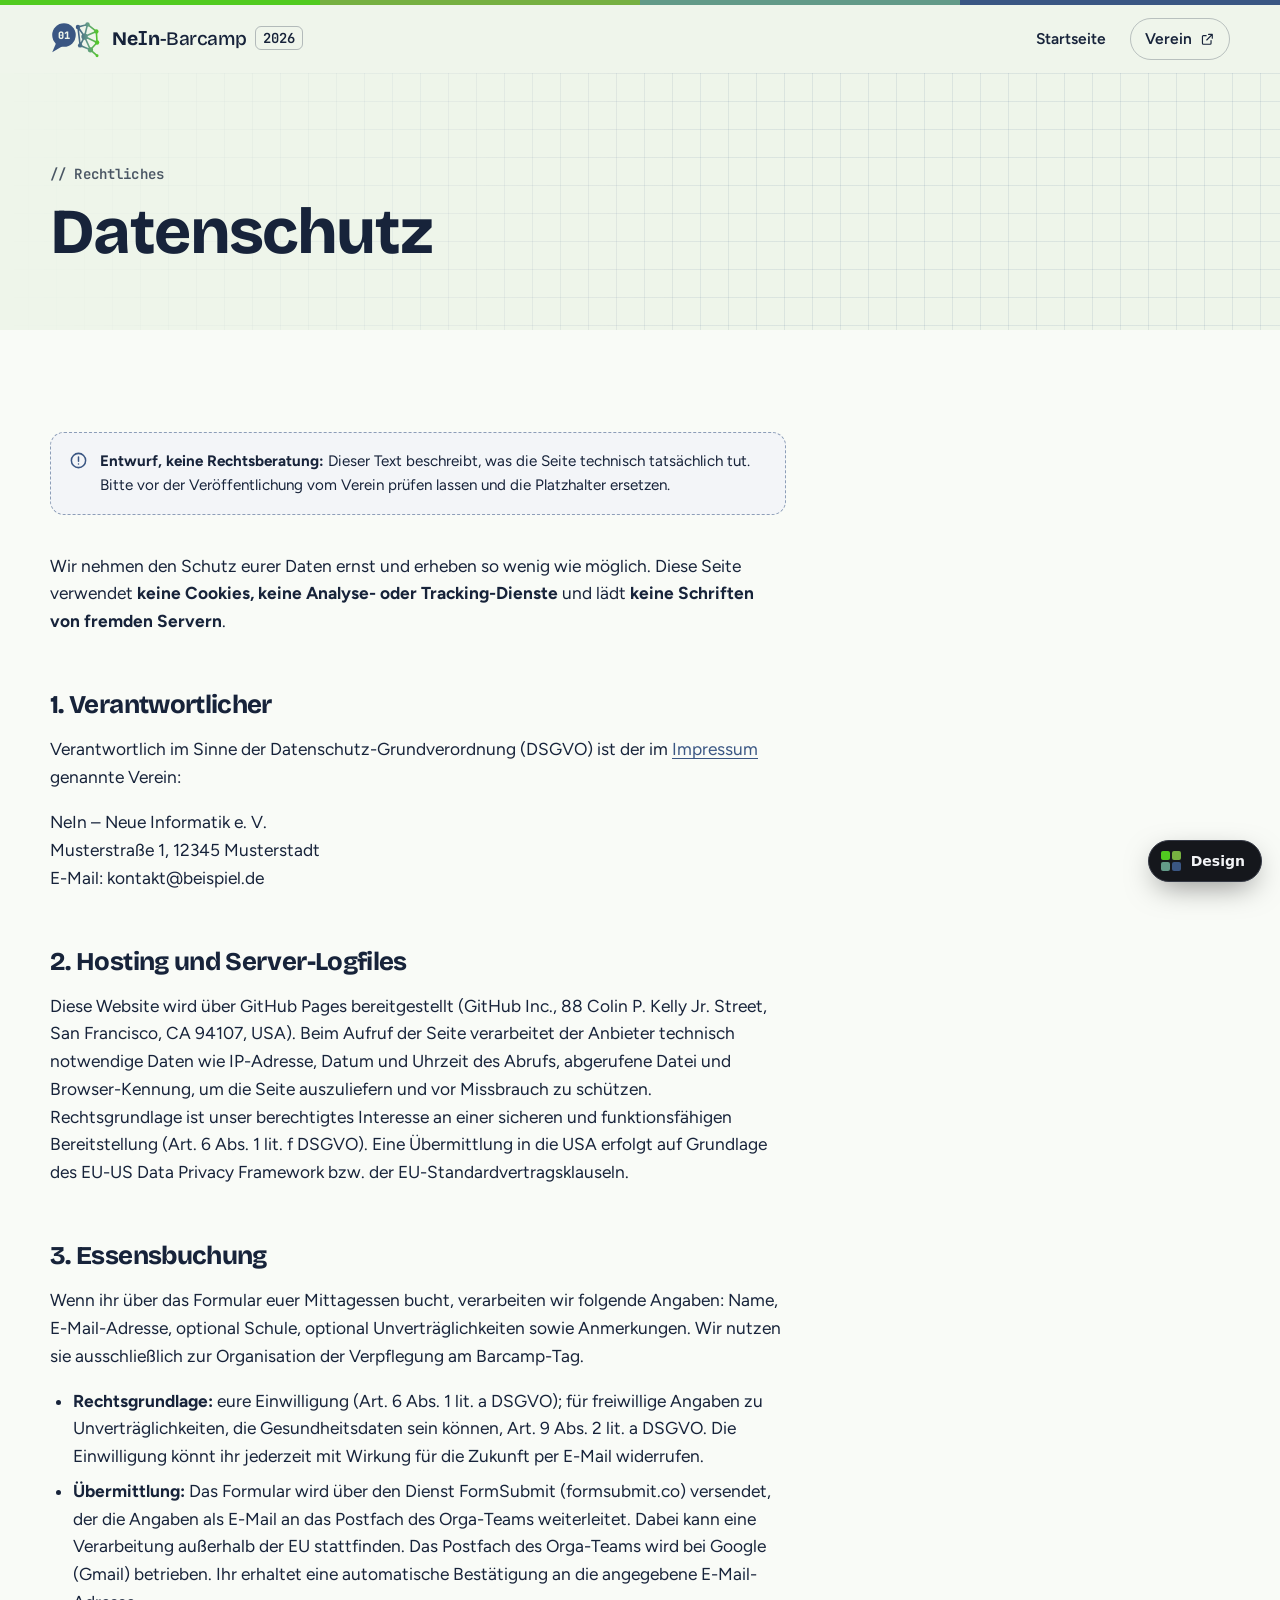
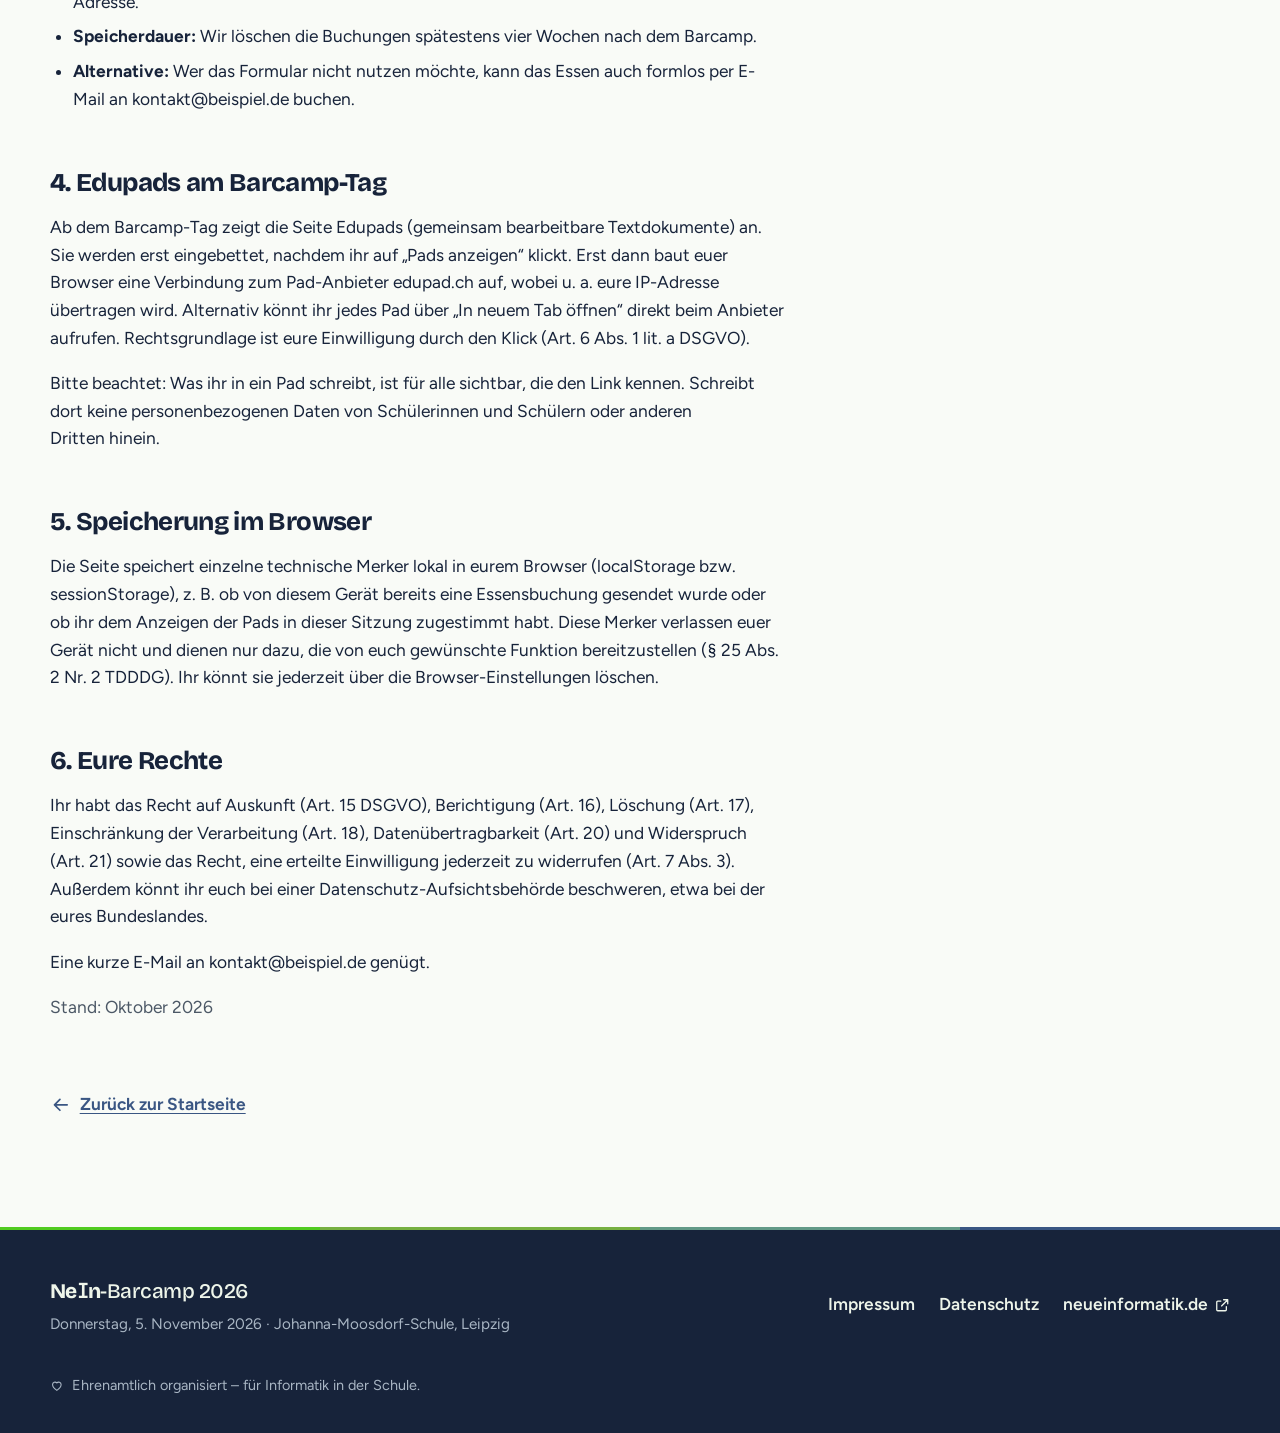
==== commit 9108eac2: "Logo, Schulgarten-Palette, Veranstaltungsort; Essensauswahl entfernt - Barcamp-Logo als SVG nachgeba" ====
--- a/datenschutz.html
+++ b/datenschutz.html
@@ -1,5 +1,5 @@
 <!doctype html>
-<html lang="de" data-palette="1" data-font="werkstatt">
+<html lang="de" data-palette="4" data-font="werkstatt">
 <head>
   <meta charset="utf-8">
   <meta name="viewport" content="width=device-width, initial-scale=1">
@@ -29,11 +29,17 @@
   <header class="site-header" id="header">
     <div class="container site-header__inner">
       <a class="brand" href="index.html" aria-label="NeIn-Barcamp 2026 – zur Startseite">
-        <svg class="brand__mark" viewBox="0 0 32 32" aria-hidden="true">
-          <rect class="m1" x="2" y="2.5" width="13" height="13" rx="3" transform="rotate(-4 8.5 9)"/>
-          <rect class="m2" x="17" y="2" width="13" height="13" rx="3" transform="rotate(3 23.5 8.5)"/>
-          <rect class="m3" x="2.5" y="17" width="13" height="13" rx="3" transform="rotate(2 9 23.5)"/>
-          <rect class="m4" x="17" y="17.5" width="13" height="13" rx="3" transform="rotate(-3 23.5 24)"/>
+        <svg class="brand__mark" viewBox="0 0 68 50" aria-hidden="true">
+          <defs>
+            <linearGradient id="bm-grad" gradientUnits="userSpaceOnUse" x1="36" y1="0" x2="66" y2="0">
+              <stop offset="0" class="lm-s1"/><stop offset=".5" class="lm-s2"/><stop offset="1" class="lm-s3"/>
+            </linearGradient>
+          </defs>
+          <circle class="bm-bubble" cx="19" cy="19" r="16"/>
+          <path class="bm-bubble" d="M8.5 29.5 3 42.5l13.8-8.4z"/>
+          <text class="bm-bits" x="19" y="24">01</text>
+          <path class="bm-edges" d="M38 8 51 4.5 63 14 47 21 38 8M51 4.5 47 21M63 14 64 29 47 21 41 33 38 8M41 33 55 39 64 29M47 21 55 39 64 47"/>
+          <g class="bm-nodes"><circle cx="38" cy="8" r="3"/><circle cx="51" cy="4.5" r="3"/><circle cx="63" cy="14" r="3"/><circle cx="47" cy="21" r="4.3"/><circle cx="64" cy="29" r="3"/><circle cx="41" cy="33" r="3"/><circle cx="55" cy="39" r="3.6"/><circle cx="64" cy="47" r="2"/></g>
         </svg>
         <span class="brand__text"><strong>Ne<span class="ibeam">I</span>n</strong>-Barcamp <span class="brand__year">2026</span></span>
       </a>
@@ -76,7 +82,7 @@
           <p>Diese Website wird über <span class="ph">GitHub Pages</span> bereitgestellt (GitHub Inc., 88 Colin P. Kelly Jr. Street, San Francisco, CA 94107, USA). Beim Aufruf der Seite verarbeitet der Anbieter technisch notwendige Daten wie IP-Adresse, Datum und Uhrzeit des Abrufs, abgerufene Datei und Browser-Kennung, um die Seite auszuliefern und vor Missbrauch zu schützen. Rechtsgrundlage ist unser berechtigtes Interesse an einer sicheren und funktionsfähigen Bereitstellung (Art. 6 Abs. 1 lit. f DSGVO). Eine Übermittlung in die USA erfolgt auf Grundlage des EU-US Data Privacy Framework bzw. der EU-Standardvertragsklauseln.</p>
 
           <h2>3. Essensbuchung</h2>
-          <p>Wenn ihr über das Formular euer Mittagessen bucht, verarbeiten wir folgende Angaben: Name, E-Mail-Adresse, optional Schule, Essenswahl, optional Unverträglichkeiten sowie Anmerkungen. Wir nutzen sie ausschließlich zur Organisation der Verpflegung am Barcamp-Tag.</p>
+          <p>Wenn ihr über das Formular euer Mittagessen bucht, verarbeiten wir folgende Angaben: Name, E-Mail-Adresse, optional Schule, optional Unverträglichkeiten sowie Anmerkungen. Wir nutzen sie ausschließlich zur Organisation der Verpflegung am Barcamp-Tag.</p>
           <ul>
             <li><strong>Rechtsgrundlage:</strong> eure Einwilligung (Art. 6 Abs. 1 lit. a DSGVO); für freiwillige Angaben zu Unverträglichkeiten, die Gesundheitsdaten sein können, Art. 9 Abs. 2 lit. a DSGVO. Die Einwilligung könnt ihr jederzeit mit Wirkung für die Zukunft per E-Mail widerrufen.</li>
             <li><strong>Übermittlung:</strong> Das Formular wird über den Dienst <span class="ph">FormSubmit (formsubmit.co)</span> versendet, der die Angaben als E-Mail an das Postfach des Orga-Teams weiterleitet. Dabei kann eine Verarbeitung außerhalb der EU stattfinden. Das Postfach des Orga-Teams wird bei <span class="ph">Google (Gmail)</span> betrieben. Ihr erhaltet eine automatische Bestätigung an die angegebene E-Mail-Adresse.</li>
@@ -108,7 +114,7 @@
     <div class="container site-footer__inner">
       <div>
         <p class="brand__text brand__text--footer"><strong>Ne<span class="ibeam">I</span>n</strong>-Barcamp 2026</p>
-        <p class="site-footer__meta">Donnerstag, 5. November 2026 · <span class="ph">Musterschule, Musterstadt</span></p>
+        <p class="site-footer__meta">Donnerstag, 5. November 2026 · Johanna-Moosdorf-Schule, Leipzig</p>
       </div>
       <nav class="site-footer__nav" aria-label="Rechtliches und Verein">
         <a href="impressum.html">Impressum</a>
--- a/assets/css/fonts.css
+++ b/assets/css/fonts.css
@@ -165,6 +165,7 @@
    --head-weight, --head-tracking, --head-lh  Feinschliff je Überschriftenschrift
    --*-fvs                                    font-variation-settings (Achsen)
    --body-scale                               optischer Größenausgleich
+   --wm-word / --wm-tag                       Breitenausgleich für Logo-Schriftzug und Unterzeile
    ========================================================================== */
 
 :root {
@@ -186,6 +187,8 @@
   --body-fvs: normal;
   --mono-fvs: normal;
   --body-scale: 1.02;
+  --wm-word: 0.96;
+  --wm-tag: 1.22;
 }
 
 /* 2 · Informatik – technisch, klar, mit Retro-Mono */
@@ -200,6 +203,8 @@
   --body-fvs: normal;
   --mono-fvs: normal;
   --body-scale: 0.98;
+  --wm-word: 1.01;
+  --wm-tag: 1.2;
 }
 
 /* 3 · Lesefreundlich – Lexend wurde für flüssiges Lesen entwickelt */
@@ -214,6 +219,8 @@
   --body-fvs: normal;
   --mono-fvs: normal;
   --body-scale: 0.95;
+  --wm-word: 0.91;
+  --wm-tag: 1.07;
 }
 
 /* 4 · Barrierearm – Atkinson Hyperlegible (Braille Institute) */
@@ -228,6 +235,8 @@
   --body-fvs: normal;
   --mono-fvs: normal;
   --body-scale: 1.03;
+  --wm-word: 1.03;
+  --wm-tag: 1.19;
 }
 
 /* 5 · Editorial – warme Serif-Überschriften, ruhiger Fließtext */
@@ -242,6 +251,8 @@
   --body-fvs: normal;
   --mono-fvs: normal;
   --body-scale: 1.06;
+  --wm-word: 1.09;
+  --wm-tag: 1.14;
 }
 
 /* 6 · Sachlich – IBM Plex, nüchtern und institutionell */
@@ -256,6 +267,8 @@
   --body-fvs: normal;
   --mono-fvs: normal;
   --body-scale: 1;
+  --wm-word: 1.03;
+  --wm-tag: 1.21;
 }
 
 /* 7 · Code-Charme – Recursive: verspielt in Überschriften, ruhig im Text, Mono für Akzente */
@@ -270,4 +283,6 @@
   --body-fvs: "CASL" 0, "MONO" 0;
   --mono-fvs: "CASL" 0, "MONO" 1;
   --body-scale: 0.98;
-}
+  --wm-word: 1.04;
+  --wm-tag: 1.07;
+}
--- a/assets/css/themes.css
+++ b/assets/css/themes.css
@@ -12,6 +12,8 @@
      --brand-ink                   Hauptfarbe als Textfarbe (Links, Labels)
      --accent / --on-accent        Zweitfarbe (Markierungen, Haftnotiz) + Text darauf
      --hero-*                      Kopfbereich
+     --mark-1 … --mark-3           Verlauf der Logo-Bildmarke (Sprechblasen)
+     --logo-1 / --logo-2           Verlauf im Schriftzug „camp“ (≥ 3 : 1 auf --hero-bg)
      --band-*                      Vereins-Band (--band-cta-ink: Text auf --band-accent)
      --footer-*                    Fußzeile
      --on-p1 … --on-p4             Kontrastfarbe auf der jeweiligen Rohfarbe
@@ -49,6 +51,12 @@
   --hero-cta-ink: #1d2330;
   --hero-focus: #0076ad;
 
+  --mark-1: #00a6ed;
+  --mark-2: #3fb08a;
+  --mark-3: #7fb800;
+  --logo-1: #0083c0;
+  --logo-2: #5f8c00;
+
   --art-bg: #ffffff;
 
   --band-bg: #1d2330;
@@ -92,6 +100,12 @@
   --hero-cta-ink: #2a1d2b;
   --hero-focus: #dbd053;
 
+  --mark-1: #e8dce6;
+  --mark-2: #e2d68f;
+  --mark-3: #dbd053;
+  --logo-1: #e8dce6;
+  --logo-2: #dbd053;
+
   --art-bg: #fcfafb;
 
   --band-bg: #694966;
@@ -135,6 +149,12 @@
   --hero-cta-ink: #1f1430;
   --hero-focus: #ccff66;
 
+  --mark-1: #ff6666;
+  --mark-2: #2ec4b6;
+  --mark-3: #ccff66;
+  --logo-1: #2ec4b6;
+  --logo-2: #ccff66;
+
   --art-bg: #fcfbff;
 
   --band-bg: #2ec4b6;
@@ -178,6 +198,12 @@
   --hero-cta-ink: #ffffff;
   --hero-focus: #3a5683;
 
+  --mark-1: #3a5683;
+  --mark-2: #639a88;
+  --mark-3: #51cb20;
+  --logo-1: #3a5683;
+  --logo-2: #378c15;
+
   --art-bg: #ffffff;
 
   --band-bg: #3a5683;
@@ -221,6 +247,12 @@
   --hero-cta-ink: #ffffff;
   --hero-focus: #a01a7d;
 
+  --mark-1: #a01a7d;
+  --mark-2: #ec4067;
+  --mark-3: #e09f7d;
+  --logo-1: #a01a7d;
+  --logo-2: #d23558;
+
   --art-bg: #fffaf7;
 
   --band-bg: #a01a7d;
@@ -264,6 +296,12 @@
   --hero-cta-ink: #242f40;
   --hero-focus: #cca43b;
 
+  --mark-1: #e5e5e5;
+  --mark-2: #d9c48a;
+  --mark-3: #cca43b;
+  --logo-1: #cca43b;
+  --logo-2: #ead08a;
+
   --art-bg: #f6f6f4;
 
   --band-bg: #363636;
@@ -307,6 +345,12 @@
   --hero-cta-ink: #321325;
   --hero-focus: #cb793a;
 
+  --mark-1: #cb793a;
+  --mark-2: #dea072;
+  --mark-3: #f0c9a0;
+  --logo-1: #cb793a;
+  --logo-2: #f0c9a0;
+
   --art-bg: #fcf8f4;
 
   --band-bg: #5f0f40;
--- a/assets/css/style.css
+++ b/assets/css/style.css
@@ -214,19 +214,26 @@
   color: inherit;
   text-decoration: none;
 }
-.brand__mark {
-  width: 38px;
-  height: 38px;
-  flex: none;
-  padding: 3px;
-  border-radius: 10px;
-  background: var(--art-bg);
-  box-shadow: 0 0 0 1px color-mix(in srgb, var(--ink) 8%, transparent);
-}
-.brand__mark .m1 { fill: var(--p1); }
-.brand__mark .m2 { fill: var(--p2); }
-.brand__mark .m3 { fill: var(--p3); }
-.brand__mark .m4 { fill: var(--p4); }
+.brand__mark { width: 50px; height: 37px; flex: none; overflow: visible; }
+
+/* Logo-Farben: Verlauf aus der Palette */
+.lm-s1 { stop-color: var(--mark-1); }
+.lm-s2 { stop-color: var(--mark-2); }
+.lm-s3 { stop-color: var(--mark-3); }
+
+/* Kleines Logo (Kopfzeile): Binär-Sprechblase „01“ + Netzwerk */
+.bm-bubble { fill: var(--mark-1); }
+.bm-bits {
+  font-family: var(--font-mono);
+  font-variation-settings: var(--mono-fvs);
+  font-size: 14px;
+  font-weight: 800;
+  letter-spacing: -0.5px;
+  text-anchor: middle;
+  fill: var(--hero-bg);
+}
+.bm-edges { fill: none; stroke: url(#bm-grad); stroke-width: 2.2; stroke-linecap: round; stroke-linejoin: round; }
+.bm-nodes circle { fill: url(#bm-grad); }
 .brand__text {
   font-family: var(--font-head);
   font-variation-settings: var(--head-fvs);
@@ -364,7 +371,7 @@
   overflow: hidden;
   background: var(--hero-bg);
   color: var(--hero-ink);
-  padding-block: clamp(40px, 6vw, 88px) clamp(64px, 8vw, 120px);
+  padding-block: clamp(32px, 4.5vw, 64px) clamp(64px, 8vw, 112px);
 }
 /* Karopapier */
 .hero::before {
@@ -394,7 +401,7 @@
   flex-wrap: wrap;
   align-items: center;
   gap: 10px 14px;
-  margin: 0 0 22px;
+  margin: 0 0 18px;
 }
 .chip {
   display: inline-flex;
@@ -415,25 +422,59 @@
 }
 .countdown strong { color: var(--hero-ink); }
 
-.hero__text { container-type: inline-size; }
-.hero__title {
-  margin: 0 0 24px;
-  font-size: clamp(2.5rem, 1.2rem + 4.6vw, 5.2rem);
-  font-size: min(5.2rem, 13.2cqi);
-}
-.hero__title-main { display: block; white-space: nowrap; }
-.hero__title-year {
-  display: block;
-  margin-top: 0.3em;
-  font-family: var(--font-mono);
-  font-variation-settings: var(--mono-fvs);
-  font-size: 0.34em;
-  font-weight: 500;
-  letter-spacing: 0.02em;
+/* Logo im Kopfbereich: Bildmarke, Schriftzug „Barcamp“, Unterzeile.
+   Alle drei Teile skalieren mit der Breite des Logo-Blocks (cqi), damit sie
+   – wie im Original – gleich breit bleiben. */
+.hero-logo {
+  container-type: inline-size;
+  width: min(100%, 410px);
+  margin: 0 0 28px;
+}
+.hero-logo__mark { display: block; width: 100%; height: auto; overflow: visible; }
+.lm-digits text {
+  font-family: var(--font-head);
+  font-variation-settings: var(--head-fvs);
+  font-weight: 800;
+  text-anchor: middle;
+  fill: url(#lm-grad-l);
+}
+.lm-edges path { fill: none; stroke: url(#lm-grad-r); stroke-width: 5; stroke-linecap: round; }
+.lm-nodes circle { fill: url(#lm-grad-r); }
+
+.hero-logo__word {
+  margin: 0.14em 0 0;
+  font-size: calc(23.5cqi * var(--wm-word, 1));
+  font-size: min(calc(23.5cqi * var(--wm-word, 1)), 6.8rem);
+  font-weight: 800;
+  line-height: 0.95;
+  letter-spacing: -0.035em;
+  white-space: nowrap;
+}
+.hero-logo__bar { color: var(--hero-ink); }
+.hero-logo__camp {
+  display: inline-block;
+  padding: 0 0.04em 0.1em 0;
+  margin-bottom: -0.1em;
+  background: linear-gradient(90deg, var(--logo-1), var(--logo-2));
+  -webkit-background-clip: text;
+  background-clip: text;
+  color: transparent;
+}
+.hero-logo__tag {
+  margin: 0.55em 0 0;
+  font-family: var(--font-head);
+  font-variation-settings: var(--head-fvs);
+  font-size: calc(5.3cqi * var(--wm-tag, 1));
+  font-weight: 600;
+  letter-spacing: -0.005em;
+  white-space: nowrap;
   color: var(--hero-muted);
 }
-.hero__title-year::before { content: "/* "; opacity: 0.6; }
-.hero__title-year::after { content: " */"; opacity: 0.6; }
+.hero-logo__tag span { color: var(--logo-2); }
+
+@media (forced-colors: active) {
+  .hero-logo__camp { color: CanvasText; background: none; }
+}
 
 /* Das große I in „NeIn“ – in Groteskschriften sieht es sonst aus wie ein kleines l
    („Neln“). Die Mono-Variante hat Serifen und erinnert an einen Text-Cursor. */
@@ -443,25 +484,6 @@
   font-weight: 700;
   letter-spacing: -0.04em;
   margin-inline: -0.02em 0.01em;
-}
-
-/* Textmarker */
-.marker {
-  position: relative;
-  z-index: 0;
-  display: inline-block;
-  margin-left: 0.07em;
-  padding-inline: 0.06em;
-  color: var(--ink);
-}
-.marker::before {
-  content: "";
-  position: absolute;
-  z-index: -1;
-  inset: 0.14em -0.1em 0.02em 0.01em;
-  border-radius: 0.1em 0.18em 0.12em 0.2em;
-  background: var(--hero-accent);
-  transform: rotate(-1.6deg);
 }
 
 .hero__lead {
@@ -582,7 +604,7 @@
 [data-phase="live"] .hero__grid { grid-template-columns: 1fr; }
 [data-phase="live"] .hero__media,
 [data-phase="live"] .hero__lead { display: none; }
-[data-phase="live"] .hero__title { font-size: min(3.8rem, 11cqi); margin-bottom: 18px; }
+[data-phase="live"] .hero-logo { width: min(100%, 300px); margin-bottom: 22px; }
 [data-phase="live"] .hero__meta { margin-bottom: 24px; }
 
 /* ---------------------------------------------------------------- Abschnitte */
@@ -935,27 +957,6 @@
 }
 .form [aria-invalid="true"] { border-color: var(--error) !important; }
 
-.choice__options { display: grid; grid-template-columns: repeat(3, minmax(0, 1fr)); gap: 10px; }
-@media (max-width: 480px) { .choice__options { grid-template-columns: 1fr; } }
-.choice__option {
-  display: flex;
-  align-items: center;
-  gap: 10px;
-  padding: 12px 14px;
-  border: 1.5px solid color-mix(in srgb, var(--ink) 22%, var(--surface));
-  border-radius: 12px;
-  font-weight: 600;
-  cursor: pointer;
-  transition: border-color 0.15s ease, background-color 0.15s ease;
-}
-.choice__option:hover { border-color: color-mix(in srgb, var(--ink) 45%, var(--surface)); }
-.choice__option:has(input:checked) {
-  border-color: var(--brand);
-  background: color-mix(in srgb, var(--brand) 9%, var(--surface));
-}
-.choice__option:has(input:focus-visible) { outline: 3px solid var(--focus); outline-offset: 2px; }
-.choice__option input { width: 18px; height: 18px; margin: 0; accent-color: var(--brand); }
-.choice[aria-invalid="true"] .choice__option { border-color: var(--error); }
 
 .field--check { grid-template-columns: 22px minmax(0, 1fr); align-items: start; column-gap: 12px; }
 .field--check input { width: 20px; height: 20px; margin: 2px 0 0; accent-color: var(--brand); }
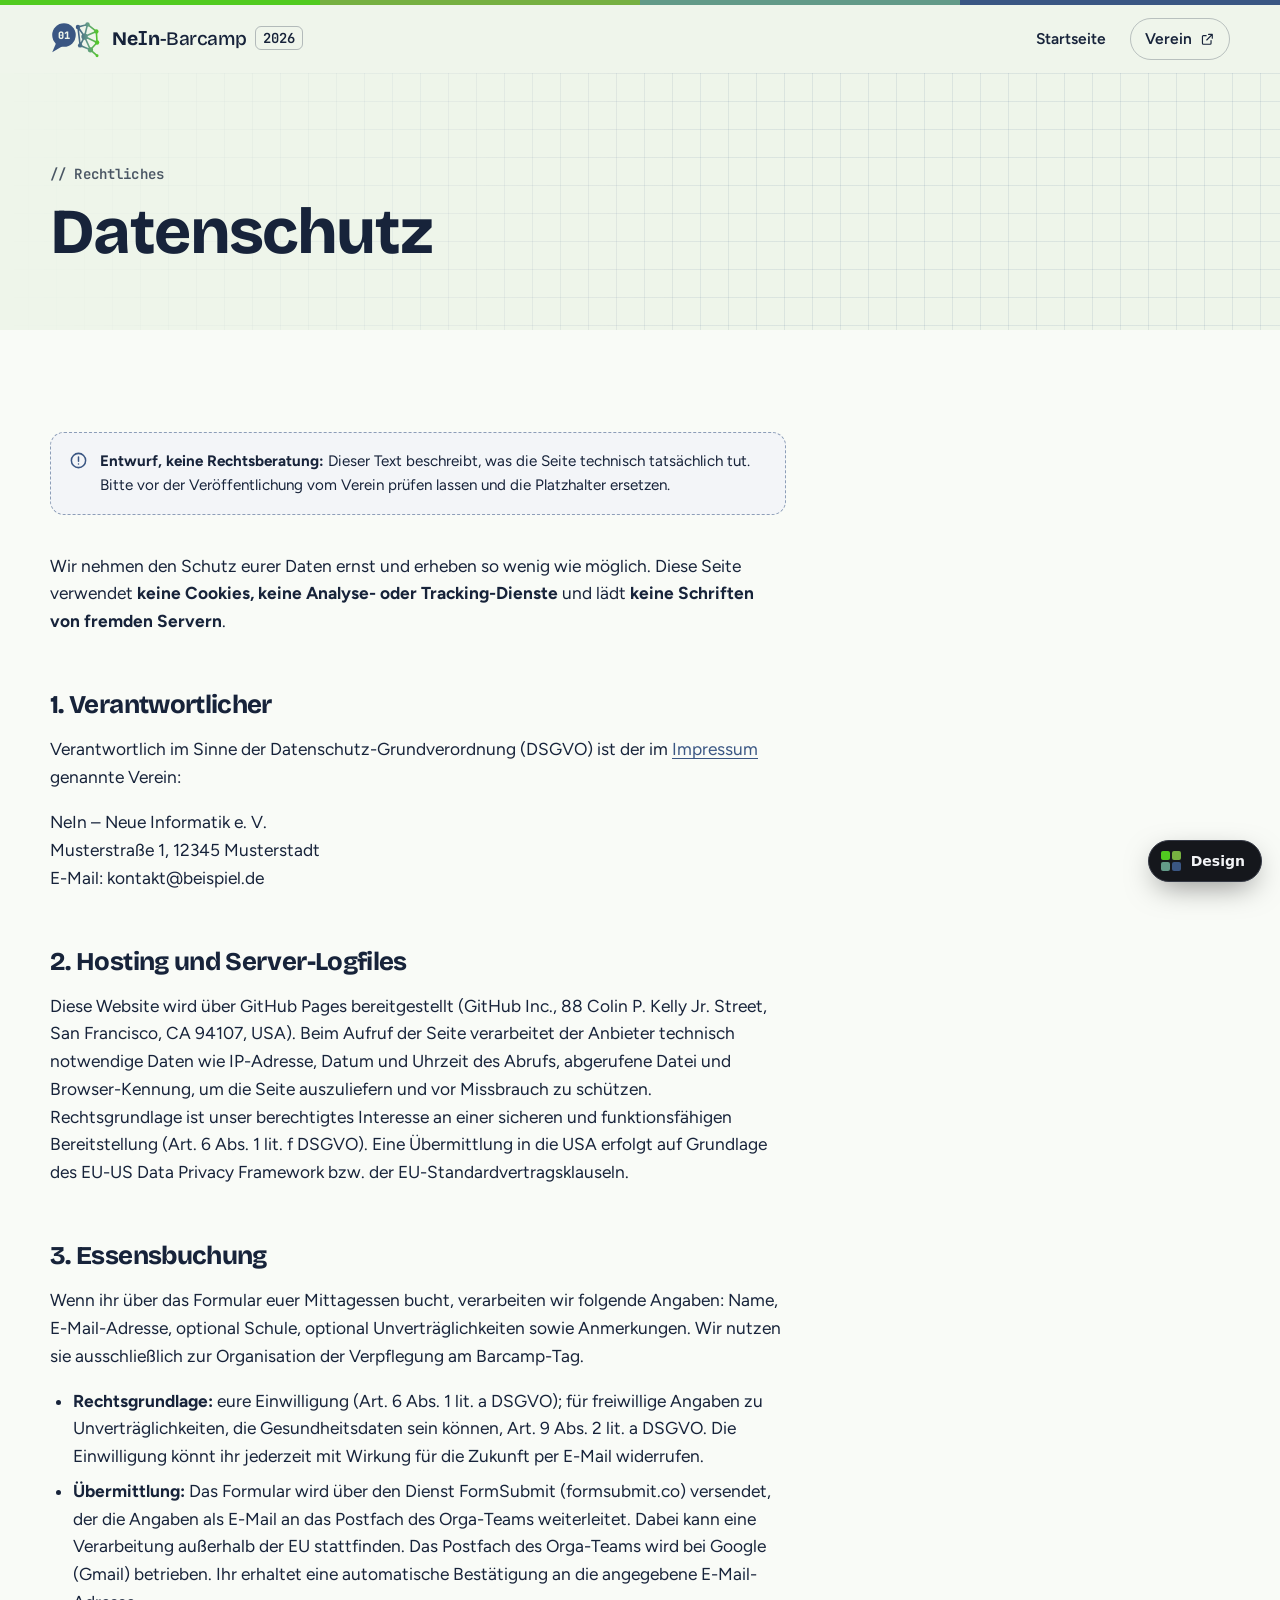
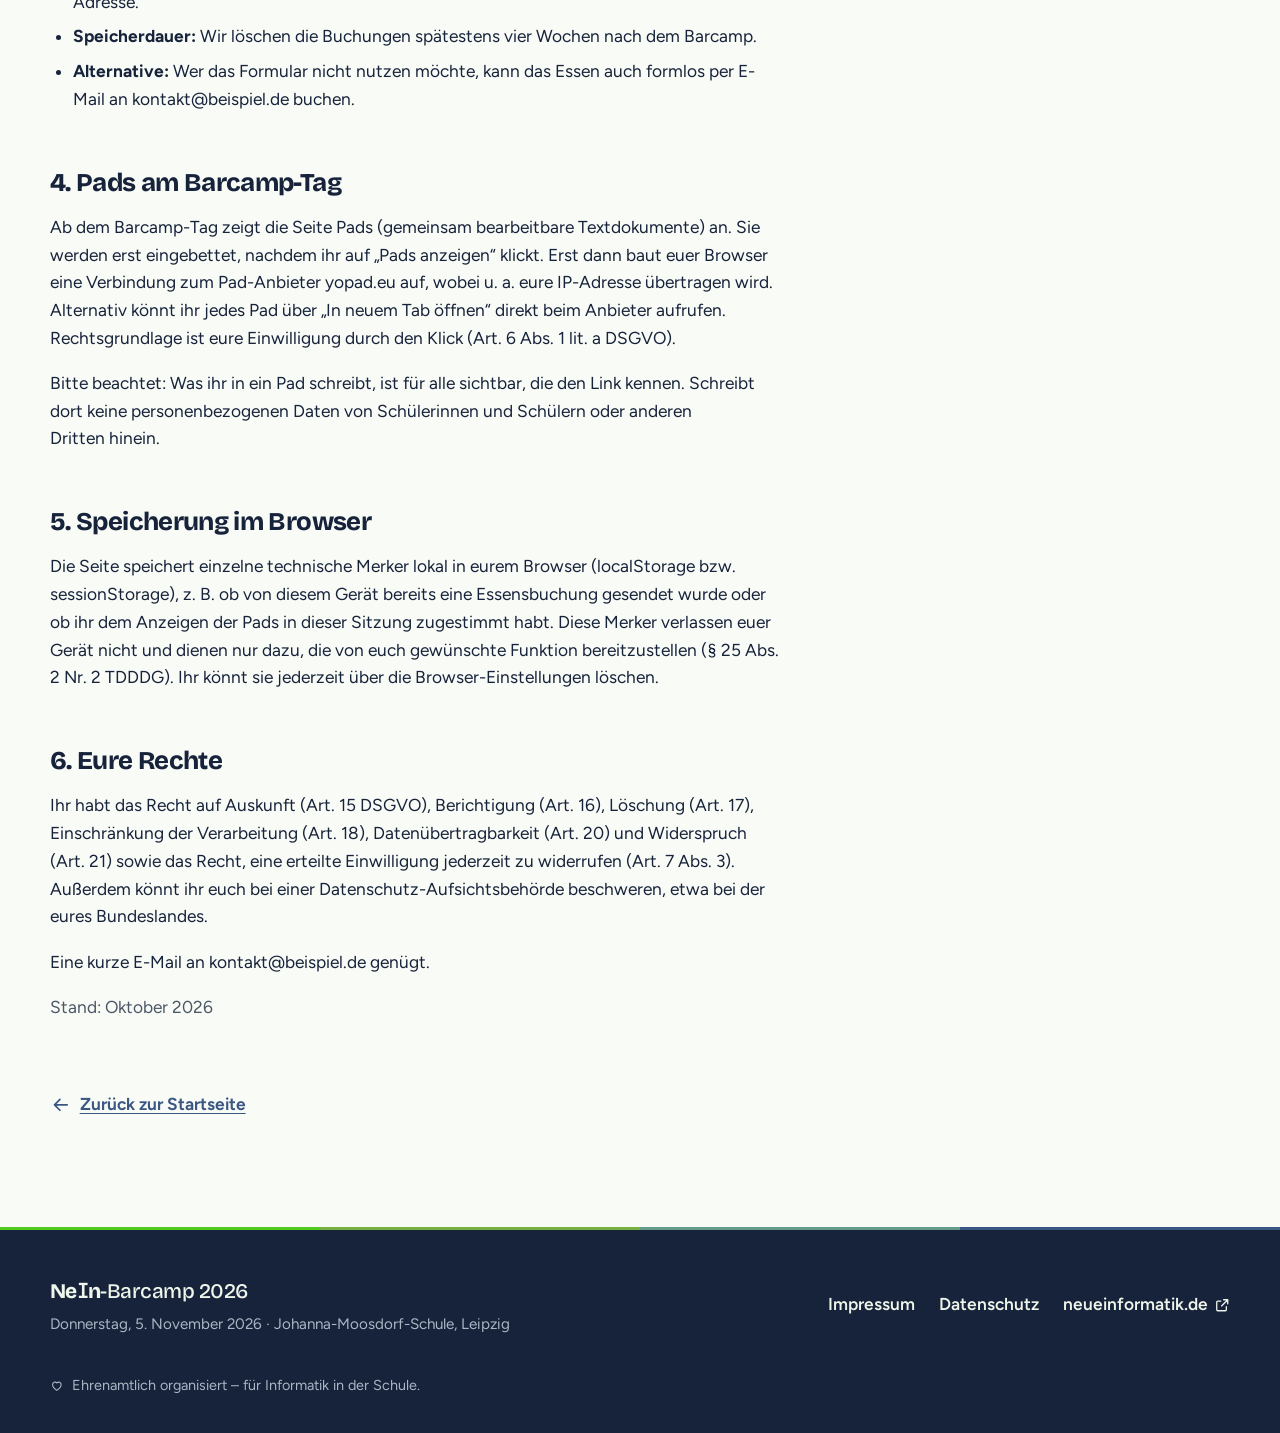
==== commit db853790: "Ein yopad pro Session, Essensbuchung am Barcamp-Tag ausblenden - jede eingetragene Session wird auto" ====
--- a/datenschutz.html
+++ b/datenschutz.html
@@ -90,8 +90,8 @@
             <li><strong>Alternative:</strong> Wer das Formular nicht nutzen möchte, kann das Essen auch formlos per E-Mail an <span class="ph">kontakt@beispiel.de</span> buchen.</li>
           </ul>
 
-          <h2>4. Edupads am Barcamp-Tag</h2>
-          <p>Ab dem Barcamp-Tag zeigt die Seite Edupads (gemeinsam bearbeitbare Textdokumente) an. Sie werden erst eingebettet, nachdem ihr auf „Pads anzeigen“ klickt. Erst dann baut euer Browser eine Verbindung zum Pad-Anbieter <span class="ph">edupad.ch</span> auf, wobei u. a. eure IP-Adresse übertragen wird. Alternativ könnt ihr jedes Pad über „In neuem Tab öffnen“ direkt beim Anbieter aufrufen. Rechtsgrundlage ist eure Einwilligung durch den Klick (Art. 6 Abs. 1 lit. a DSGVO).</p>
+          <h2>4. Pads am Barcamp-Tag</h2>
+          <p>Ab dem Barcamp-Tag zeigt die Seite Pads (gemeinsam bearbeitbare Textdokumente) an. Sie werden erst eingebettet, nachdem ihr auf „Pads anzeigen“ klickt. Erst dann baut euer Browser eine Verbindung zum Pad-Anbieter <span class="ph">yopad.eu</span> auf, wobei u. a. eure IP-Adresse übertragen wird. Alternativ könnt ihr jedes Pad über „In neuem Tab öffnen“ direkt beim Anbieter aufrufen. Rechtsgrundlage ist eure Einwilligung durch den Klick (Art. 6 Abs. 1 lit. a DSGVO).</p>
           <p>Bitte beachtet: Was ihr in ein Pad schreibt, ist für alle sichtbar, die den Link kennen. Schreibt dort keine personenbezogenen Daten von Schülerinnen und Schülern oder anderen Dritten hinein.</p>
 
           <h2>5. Speicherung im Browser</h2>
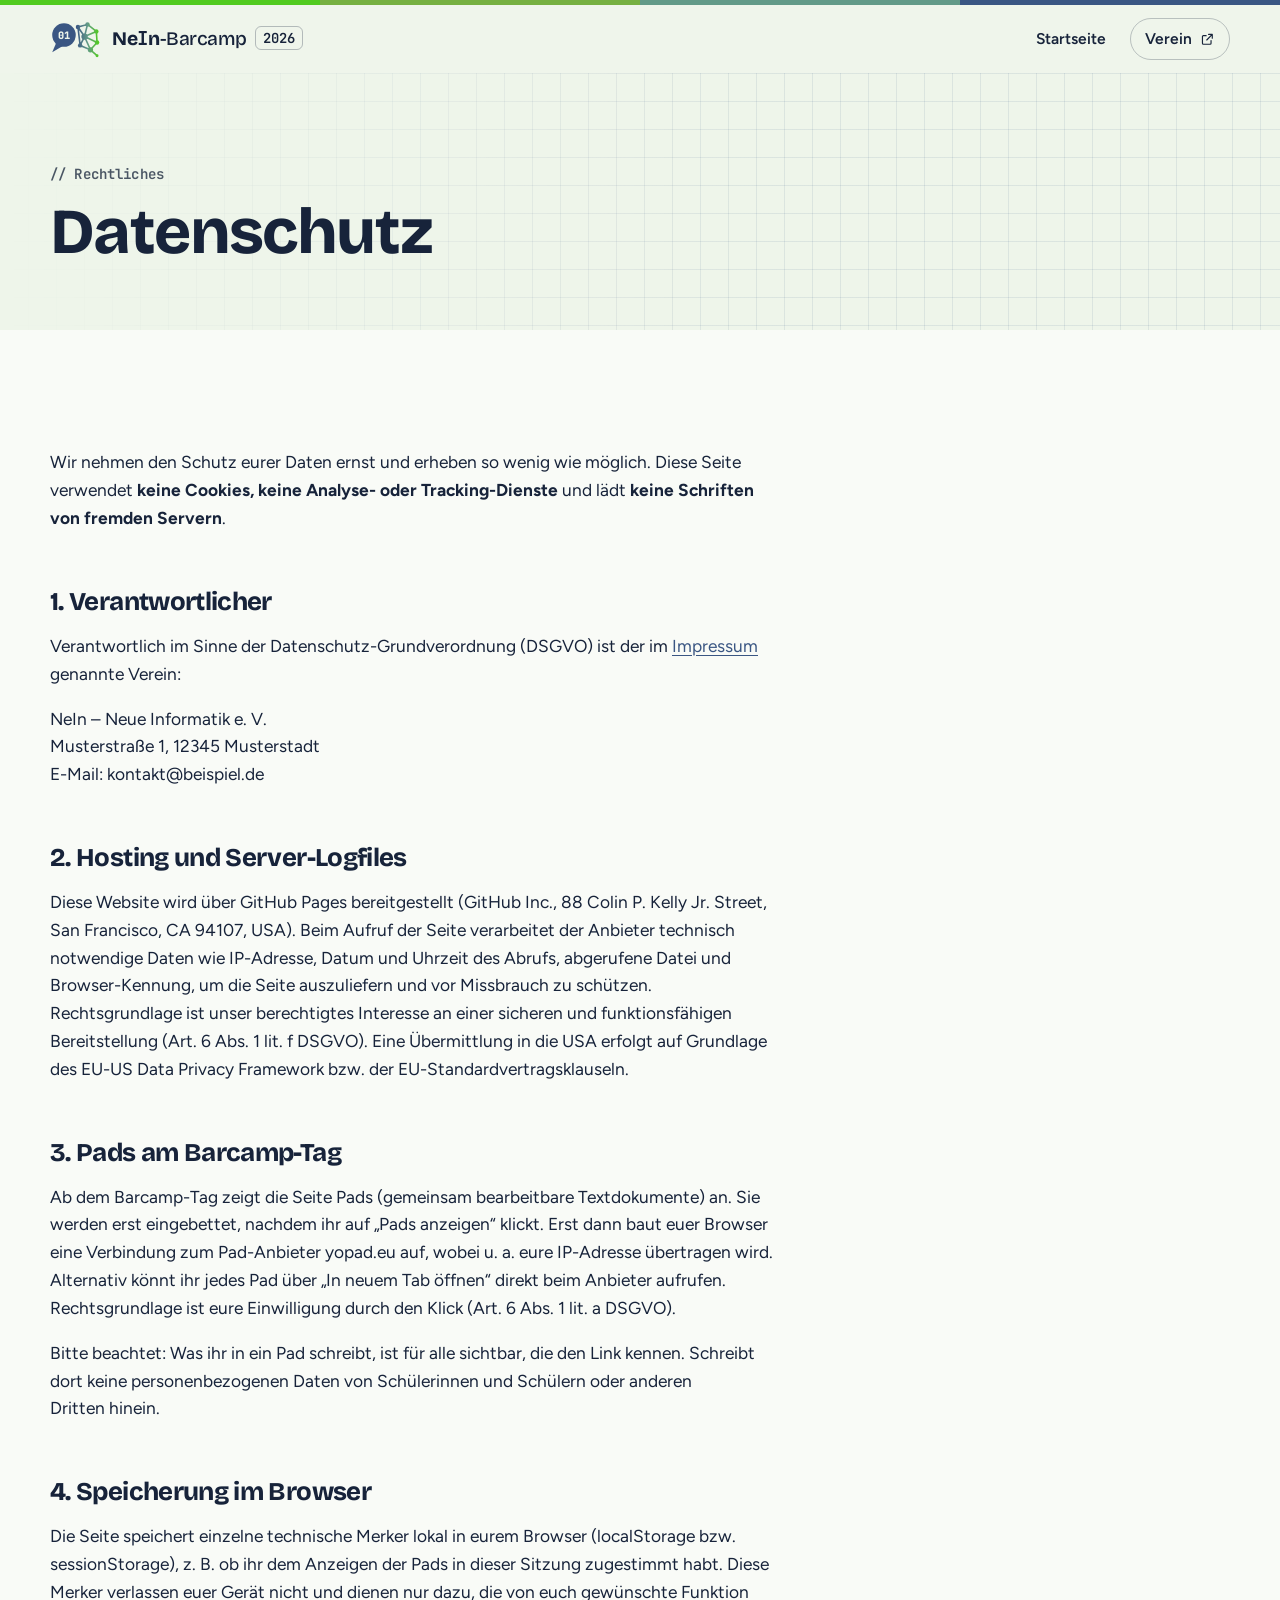
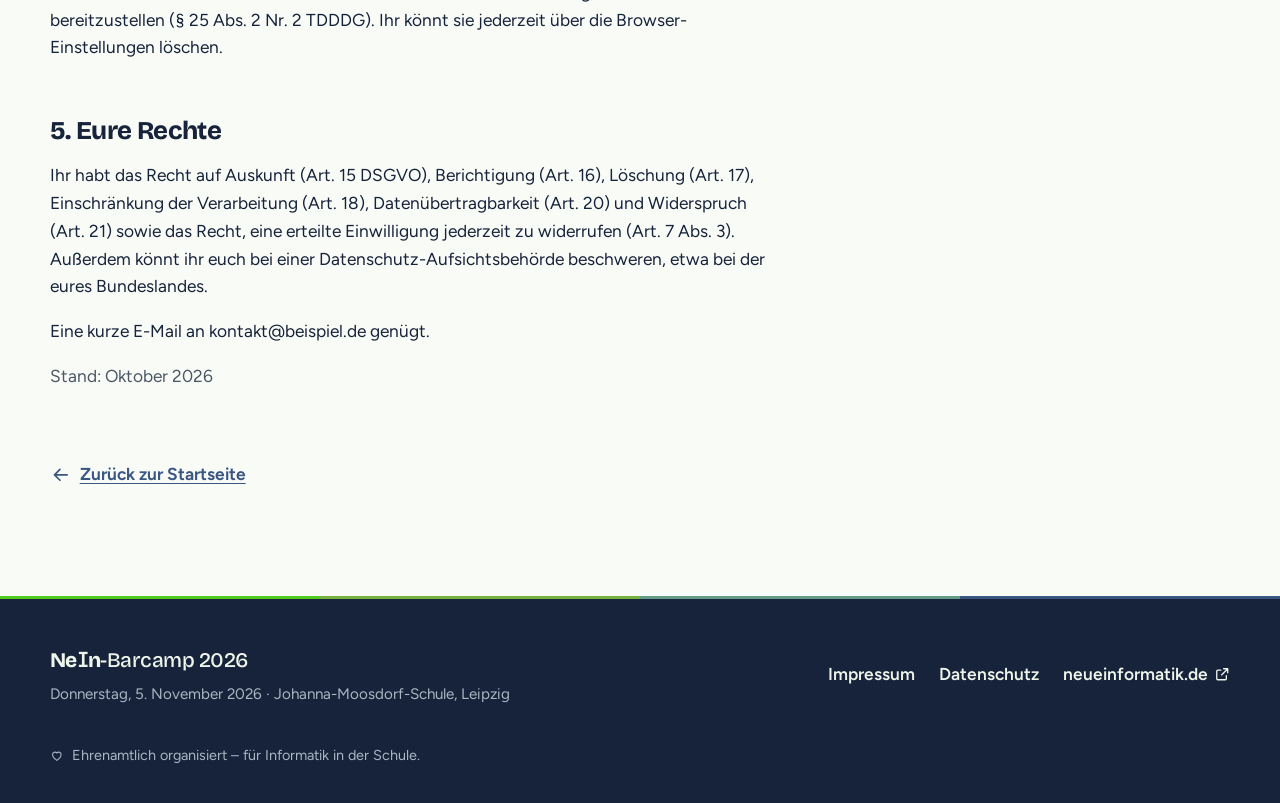
==== commit ad12a402: "Essensbuchung komplett entfernt Formular, Abschnitt, Hero-Knopf, Menüpunkt, Infokasten, Formularlogi" ====
--- a/datenschutz.html
+++ b/datenschutz.html
@@ -81,23 +81,14 @@
           <h2>2. Hosting und Server-Logfiles</h2>
           <p>Diese Website wird über <span class="ph">GitHub Pages</span> bereitgestellt (GitHub Inc., 88 Colin P. Kelly Jr. Street, San Francisco, CA 94107, USA). Beim Aufruf der Seite verarbeitet der Anbieter technisch notwendige Daten wie IP-Adresse, Datum und Uhrzeit des Abrufs, abgerufene Datei und Browser-Kennung, um die Seite auszuliefern und vor Missbrauch zu schützen. Rechtsgrundlage ist unser berechtigtes Interesse an einer sicheren und funktionsfähigen Bereitstellung (Art. 6 Abs. 1 lit. f DSGVO). Eine Übermittlung in die USA erfolgt auf Grundlage des EU-US Data Privacy Framework bzw. der EU-Standardvertragsklauseln.</p>
 
-          <h2>3. Essensbuchung</h2>
-          <p>Wenn ihr über das Formular euer Mittagessen bucht, verarbeiten wir folgende Angaben: Name, E-Mail-Adresse, optional Schule, optional Unverträglichkeiten sowie Anmerkungen. Wir nutzen sie ausschließlich zur Organisation der Verpflegung am Barcamp-Tag.</p>
-          <ul>
-            <li><strong>Rechtsgrundlage:</strong> eure Einwilligung (Art. 6 Abs. 1 lit. a DSGVO); für freiwillige Angaben zu Unverträglichkeiten, die Gesundheitsdaten sein können, Art. 9 Abs. 2 lit. a DSGVO. Die Einwilligung könnt ihr jederzeit mit Wirkung für die Zukunft per E-Mail widerrufen.</li>
-            <li><strong>Übermittlung:</strong> Das Formular wird über den Dienst <span class="ph">FormSubmit (formsubmit.co)</span> versendet, der die Angaben als E-Mail an das Postfach des Orga-Teams weiterleitet. Dabei kann eine Verarbeitung außerhalb der EU stattfinden. Das Postfach des Orga-Teams wird bei <span class="ph">Google (Gmail)</span> betrieben. Ihr erhaltet eine automatische Bestätigung an die angegebene E-Mail-Adresse.</li>
-            <li><strong>Speicherdauer:</strong> Wir löschen die Buchungen spätestens <span class="ph">vier Wochen</span> nach dem Barcamp.</li>
-            <li><strong>Alternative:</strong> Wer das Formular nicht nutzen möchte, kann das Essen auch formlos per E-Mail an <span class="ph">kontakt@beispiel.de</span> buchen.</li>
-          </ul>
-
-          <h2>4. Pads am Barcamp-Tag</h2>
+          <h2>3. Pads am Barcamp-Tag</h2>
           <p>Ab dem Barcamp-Tag zeigt die Seite Pads (gemeinsam bearbeitbare Textdokumente) an. Sie werden erst eingebettet, nachdem ihr auf „Pads anzeigen“ klickt. Erst dann baut euer Browser eine Verbindung zum Pad-Anbieter <span class="ph">yopad.eu</span> auf, wobei u. a. eure IP-Adresse übertragen wird. Alternativ könnt ihr jedes Pad über „In neuem Tab öffnen“ direkt beim Anbieter aufrufen. Rechtsgrundlage ist eure Einwilligung durch den Klick (Art. 6 Abs. 1 lit. a DSGVO).</p>
           <p>Bitte beachtet: Was ihr in ein Pad schreibt, ist für alle sichtbar, die den Link kennen. Schreibt dort keine personenbezogenen Daten von Schülerinnen und Schülern oder anderen Dritten hinein.</p>
 
-          <h2>5. Speicherung im Browser</h2>
-          <p>Die Seite speichert einzelne technische Merker lokal in eurem Browser (localStorage bzw. sessionStorage), z. B. ob von diesem Gerät bereits eine Essensbuchung gesendet wurde oder ob ihr dem Anzeigen der Pads in dieser Sitzung zugestimmt habt. Diese Merker verlassen euer Gerät nicht und dienen nur dazu, die von euch gewünschte Funktion bereitzustellen (§ 25 Abs. 2 Nr. 2 TDDDG). Ihr könnt sie jederzeit über die Browser-Einstellungen löschen.</p>
+          <h2>4. Speicherung im Browser</h2>
+          <p>Die Seite speichert einzelne technische Merker lokal in eurem Browser (localStorage bzw. sessionStorage), z. B. ob ihr dem Anzeigen der Pads in dieser Sitzung zugestimmt habt. Diese Merker verlassen euer Gerät nicht und dienen nur dazu, die von euch gewünschte Funktion bereitzustellen (§ 25 Abs. 2 Nr. 2 TDDDG). Ihr könnt sie jederzeit über die Browser-Einstellungen löschen.</p>
 
-          <h2>6. Eure Rechte</h2>
+          <h2>5. Eure Rechte</h2>
           <p>Ihr habt das Recht auf Auskunft (Art. 15 DSGVO), Berichtigung (Art. 16), Löschung (Art. 17), Einschränkung der Verarbeitung (Art. 18), Datenübertragbarkeit (Art. 20) und Widerspruch (Art. 21) sowie das Recht, eine erteilte Einwilligung jederzeit zu widerrufen (Art. 7 Abs. 3). Außerdem könnt ihr euch bei einer Datenschutz-Aufsichtsbehörde beschweren, etwa bei der eures Bundeslandes.</p>
           <p>Eine kurze E-Mail an <span class="ph">kontakt@beispiel.de</span> genügt.</p>
 
--- a/assets/css/style.css
+++ b/assets/css/style.css
@@ -10,7 +10,6 @@
   --radius-lg: 22px;
   --header-h: 68px;
   --error: #b42318;
-  --error-bg: #fdecea;
   --success: #146c2e;
   --success-bg: #e7f6ea;
   --shadow-sm: 0 1px 2px color-mix(in srgb, var(--ink) 8%, transparent);
@@ -599,13 +598,21 @@
   .hero__media { max-width: 560px; width: 100%; margin-inline: auto; }
 }
 
-/* Am Barcamp-Tag: kompakter Kopfbereich, Sessionplan rückt nach oben */
-[data-phase="live"] .hero { padding-block: clamp(28px, 4vw, 48px) clamp(32px, 4vw, 56px); }
-[data-phase="live"] .hero__grid { grid-template-columns: 1fr; }
+/* Am Barcamp-Tag und im Rückblick: kompakter Kopfbereich, Sessionplan rückt nach oben */
+[data-phase="live"] .hero,
+[data-phase="after"] .hero { padding-block: clamp(28px, 4vw, 48px) clamp(32px, 4vw, 56px); }
+[data-phase="live"] .hero__grid,
+[data-phase="after"] .hero__grid { grid-template-columns: 1fr; }
 [data-phase="live"] .hero__media,
+[data-phase="after"] .hero__media,
 [data-phase="live"] .hero__lead { display: none; }
-[data-phase="live"] .hero-logo { width: min(100%, 300px); margin-bottom: 22px; }
-[data-phase="live"] .hero__meta { margin-bottom: 24px; }
+[data-phase="live"] .hero-logo,
+[data-phase="after"] .hero-logo { width: min(100%, 300px); margin-bottom: 22px; }
+[data-phase="live"] .hero__meta,
+[data-phase="after"] .hero__meta { margin-bottom: 24px; }
+
+[data-phase="after"] .nav-live .live-dot { display: none; }
+
 
 /* ---------------------------------------------------------------- Abschnitte */
 
@@ -645,11 +652,10 @@
   gap: clamp(40px, 6vw, 88px);
   align-items: start;
 }
-.split--form { grid-template-columns: minmax(0, 0.9fr) minmax(0, 1.1fr); }
 .split__text > p:not(.eyebrow):not(.section-lead) { max-width: 36em; }
 
 @media (max-width: 900px) {
-  .split, .split--form { grid-template-columns: 1fr; }
+  .split { grid-template-columns: 1fr; }
 }
 
 /* ---------------------------------------------------------------- Fakten */
@@ -659,8 +665,17 @@
   grid-template-columns: repeat(3, minmax(0, 1fr));
   gap: 20px;
 }
-@media (max-width: 980px) { .facts { grid-template-columns: repeat(2, minmax(0, 1fr)); } }
-@media (max-width: 620px) { .facts { grid-template-columns: 1fr; } }
+/* Letzte Karte füllt eine angebrochene Reihe auf */
+.fact:last-child:nth-child(3n + 2) { grid-column: span 2; }
+@media (max-width: 980px) {
+  .facts { grid-template-columns: repeat(2, minmax(0, 1fr)); }
+  .fact:last-child:nth-child(3n + 2) { grid-column: auto; }
+  .fact:last-child:nth-child(odd) { grid-column: span 2; }
+}
+@media (max-width: 620px) {
+  .facts { grid-template-columns: 1fr; }
+  .fact:last-child:nth-child(odd) { grid-column: auto; }
+}
 
 .fact {
   position: relative;
@@ -886,130 +901,6 @@
 .sticky-note li { margin-bottom: 6px; }
 .sticky-note p:last-child { margin: 0; font-weight: 600; }
 @media (max-width: 900px) { .sticky-note { position: relative; top: 0; max-width: 520px; } }
-
-/* ---------------------------------------------------------------- Essen */
-
-.info-list { margin: 28px 0 22px; }
-.info-list > div {
-  display: grid;
-  grid-template-columns: 9.5rem minmax(0, 1fr);
-  gap: 16px;
-  padding: 14px 0;
-  border-bottom: 1px solid var(--line);
-}
-.info-list > div:first-child { border-top: 1px solid var(--line); }
-.info-list dt {
-  padding-top: 0.15em;
-  font-family: var(--font-mono);
-  font-variation-settings: var(--mono-fvs);
-  font-size: 0.8rem;
-  font-weight: 600;
-  letter-spacing: 0.06em;
-  text-transform: uppercase;
-  color: var(--ink-muted);
-}
-.info-list dd { margin: 0; font-weight: 600; }
-@media (max-width: 480px) {
-  .info-list > div { grid-template-columns: 1fr; gap: 2px; }
-}
-
-.form-card {
-  position: relative;
-  padding: clamp(24px, 4vw, 40px);
-  border: 1px solid var(--line);
-  border-radius: 24px;
-  background: var(--surface);
-  box-shadow: var(--shadow);
-}
-
-.form { display: grid; gap: 20px; }
-.field { display: grid; gap: 7px; margin: 0; padding: 0; border: 0; min-width: 0; }
-.field label,
-.field legend { font-weight: 650; font-size: 0.98rem; }
-.field legend { padding: 0; margin-bottom: 7px; }
-.req { color: var(--brand-ink); }
-.optional { font-weight: 400; color: var(--ink-muted); }
-.field__hint { margin: 0; font-size: 0.88rem; color: var(--ink-muted); }
-.field__error { margin: 0; font-size: 0.88rem; font-weight: 600; color: var(--error); }
-.field__error:empty { display: none; }
-
-.form input[type="text"],
-.form input[type="email"],
-.form textarea {
-  width: 100%;
-  padding: 12px 14px;
-  border: 1.5px solid color-mix(in srgb, var(--ink) 38%, var(--surface));
-  border-radius: 12px;
-  background: var(--surface);
-  color: var(--ink);
-  font: inherit;
-  font-size: 1rem;
-  transition: border-color 0.15s ease, box-shadow 0.15s ease;
-}
-.form textarea { resize: vertical; min-height: 92px; }
-.form input::placeholder,
-.form textarea::placeholder { color: color-mix(in srgb, var(--ink-muted) 80%, transparent); }
-.form input:focus,
-.form textarea:focus {
-  outline: none;
-  border-color: var(--focus);
-  box-shadow: 0 0 0 3px color-mix(in srgb, var(--focus) 25%, transparent);
-}
-.form [aria-invalid="true"] { border-color: var(--error) !important; }
-
-
-.field--check { grid-template-columns: 22px minmax(0, 1fr); align-items: start; column-gap: 12px; }
-.field--check input { width: 20px; height: 20px; margin: 2px 0 0; accent-color: var(--brand); }
-.field--check label { font-weight: 400; font-size: 0.94rem; line-height: 1.5; }
-.field--check .field__error { grid-column: 2; }
-
-.form__status:empty { display: none; }
-.form__status,
-.form__note {
-  display: flex;
-  gap: 10px;
-  align-items: flex-start;
-  margin: 0;
-  padding: 12px 14px;
-  border-radius: 12px;
-  font-size: 0.94rem;
-  line-height: 1.45;
-}
-.form__status .icon,
-.form__note .icon { margin-top: 1px; }
-.form__status.is-error { background: var(--error-bg); color: var(--error); }
-.form__note--info { background: color-mix(in srgb, var(--brand) 8%, var(--surface)); color: var(--ink); }
-.form__fineprint { margin: -8px 0 0; font-size: 0.85rem; color: var(--ink-muted); text-align: center; }
-
-.spinner {
-  display: none;
-  width: 1.1em;
-  height: 1.1em;
-  border-radius: 50%;
-  border: 2.5px solid currentColor;
-  border-right-color: transparent;
-  animation: spin 0.7s linear infinite;
-}
-.is-loading .spinner { display: inline-block; }
-@keyframes spin { to { transform: rotate(360deg); } }
-
-.form-done,
-.form-closed { text-align: center; padding: 24px 8px; }
-.form-done:focus { outline: none; }
-.form-done h3,
-.form-closed h3 { margin: 18px 0 10px; font-size: 1.6rem; }
-.form-done p,
-.form-closed p { margin: 0 auto 22px; max-width: 30em; color: var(--ink-muted); }
-.form-done__icon {
-  display: inline-grid;
-  place-items: center;
-  width: 72px;
-  height: 72px;
-  border-radius: 50%;
-  background: var(--accent);
-  color: var(--on-accent);
-}
-.form-done__icon--muted { background: var(--bg-alt); color: var(--ink-muted); }
 
 /* ---------------------------------------------------------------- Vereins-Band */
 
